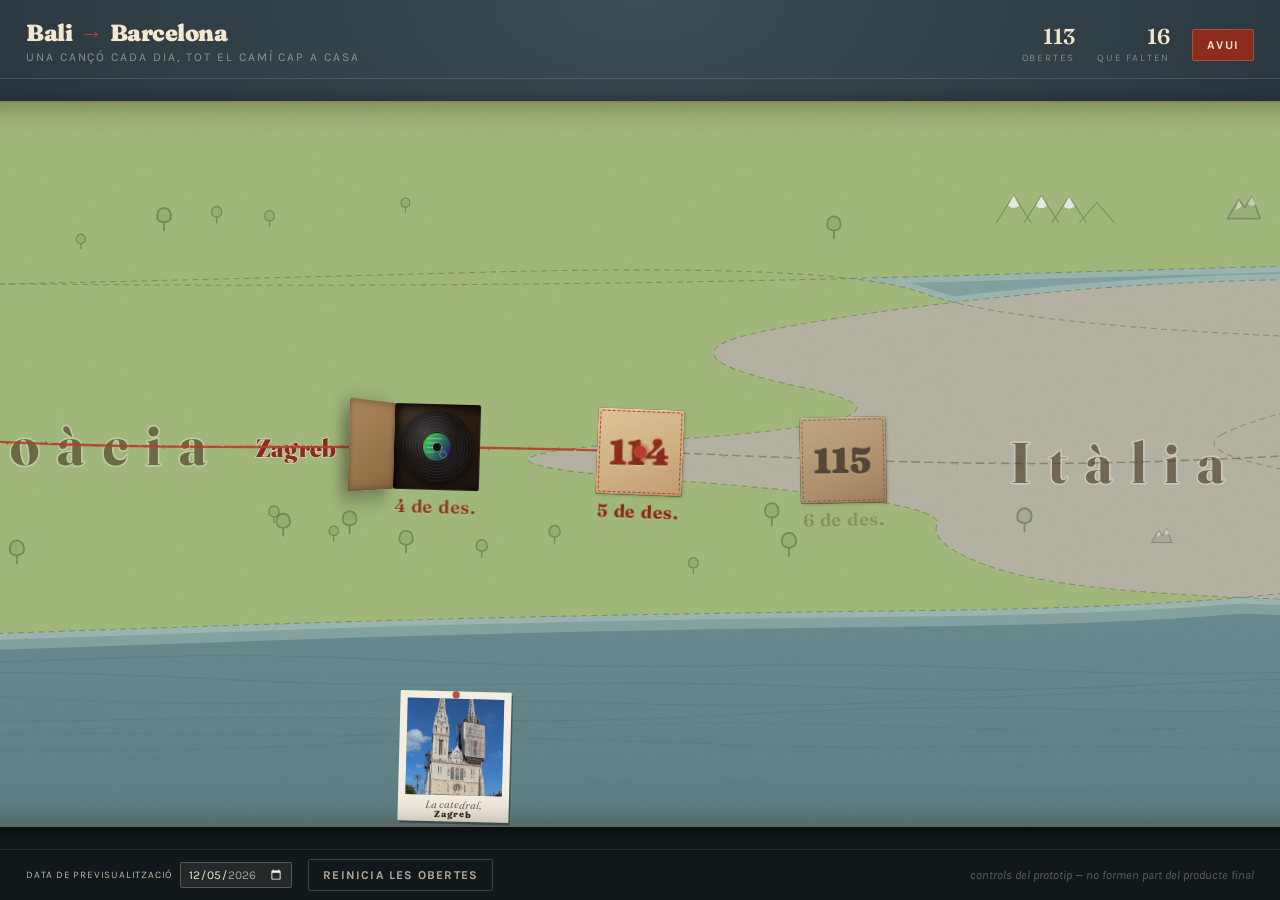
==== index.html @ d0f51a0e "Basic UI done." ====
<!DOCTYPE html>
<html lang="ca">
<head>
<meta charset="utf-8">
<meta name="viewport" content="width=device-width, initial-scale=1">
<meta name="robots" content="noindex, nofollow">
<title>Bali → Barcelona</title>
<link rel="preconnect" href="https://fonts.googleapis.com">
<link rel="preconnect" href="https://fonts.gstatic.com" crossorigin>
<link href="https://fonts.googleapis.com/css2?family=Fraunces:opsz,wght@9..144,400;9..144,600;9..144,900&family=Karla:wght@400;500;700&display=swap" rel="stylesheet">
<link rel="stylesheet" href="css/calendar.css?v=3">
</head>
<body>

<header class="masthead">
  <div class="masthead__title">
    <h1>Bali <span class="arrow">→</span> Barcelona</h1>
    <p class="masthead__sub">Una cançó cada dia, tot el camí cap a casa</p>
  </div>

  <div class="masthead__meta">
    <div class="stat">
      <span class="stat__num" id="statOpen">—</span>
      <span class="stat__label">obertes</span>
    </div>
    <div class="stat">
      <span class="stat__num" id="statLeft">—</span>
      <span class="stat__label">que falten</span>
    </div>
    <button class="btn" id="jumpToday">Avui</button>
  </div>
</header>

<div class="scroller" id="scroller">
  <div class="card" id="card">

    <svg class="mapart" id="mapArt" viewBox="0 0 62000 1600" preserveAspectRatio="none" aria-hidden="true"></svg>

    <svg class="route" id="routeSvg" viewBox="0 0 62000 1600" preserveAspectRatio="none" aria-hidden="true">
      <defs>
        <filter id="inkBleed" x="-20%" y="-20%" width="140%" height="140%">
          <feTurbulence type="fractalNoise" baseFrequency="0.04" numOctaves="3" seed="7" result="n"/>
          <feDisplacementMap in="SourceGraphic" in2="n" scale="9" xChannelSelector="R" yChannelSelector="G"/>
        </filter>
      </defs>
      <path id="routePath" class="route__ghost" fill="none" filter="url(#inkBleed)"/>
      <path id="routeWalked" class="route__walked" fill="none" filter="url(#inkBleed)"/>
    </svg>

    <div class="layer" id="doorLayer"></div>
    <div class="walker" id="walker" hidden><span class="walker__pin"></span></div>

  </div>
</div>

<div class="modal" id="modal" hidden>
  <div class="modal__scrim" id="modalScrim"></div>
  <div class="modal__panel" role="dialog" aria-modal="true" id="modalPanel">
    <button class="modal__close" id="modalClose" aria-label="Tanca">&times;</button>
    <div id="modalBody"></div>
  </div>
</div>

<div class="devbar">
  <label>Data de previsualització
    <input type="date" id="devDate" min="2026-08-14" max="2026-12-20">
  </label>
  <button class="btn btn--ghost" id="devReset">Reinicia les obertes</button>
  <span class="devbar__note">controls del prototip — no formen part del producte final</span>
</div>

<script src="js/songs.js?v=3"></script>
<script src="js/map.js?v=3"></script>
<script src="js/calendar.js?v=3"></script>
</body>
</html>
---- css/calendar.css ----
/* =========================================================
   Bali → Barcelona — cardboard advent calendar
   Prototype: plain HTML/CSS/JS. No build step.
   ========================================================= */

:root {
  /* kraft card */
  --kraft-1: #d9b98a;
  --kraft-2: #c8a172;
  --kraft-3: #b08a5d;
  --kraft-edge: #8d6942;
  --kraft-deep: #6a4a2b;

  /* the dark recess behind a door */
  --well: #2a1d13;
  --well-2: #14100c;

  /* printed inks */
  --ink: #2f3d46;
  --ink-soft: #6a7a83;
  --red: #b8402c;
  --red-deep: #8d2c1c;
  --cream: #f4e7ce;

  /* the printed map */
  --sea: #6f9296;
  --sea-2: #5e8085;
  --sea-line: #517277;
  --coast-halo: #a9c3bb;
  --map-ink: #4d3b26;
  --river: #6a929c;
  --snow: #f2f6f7;
  --photo-frame: #f7f2e6;
  --photo-paper: #b7ac95;

  /* biomes — printed flat, the way an old atlas does it */
  --b-jungle:    #8aa863;
  --b-wet:       #9cb56f;
  --b-dry:       #c9b782;
  --b-desert:    #ddc492;
  --b-alpine:    #b6b4a4;
  --b-steppe:    #c4bb8a;
  --b-temperate: #a3ba7c;
  --b-med:       #b6bf7c;

  --i-jungle:    #3f5a2f;
  --i-dry:       #7d6a3c;
  --i-desert:    #96784a;
  --i-alpine:    #5e5f5c;
  --i-temperate: #46603a;

  --door: clamp(48px, 7.2vh, 78px);

  --font-display: "Fraunces", "Hoefler Text", Georgia, serif;
  --font-body: "Karla", "Avenir Next", "Segoe UI", sans-serif;

  --grain: url("data:image/svg+xml,%3Csvg xmlns='http://www.w3.org/2000/svg' width='300' height='300'%3E%3Cfilter id='n'%3E%3CfeTurbulence type='fractalNoise' baseFrequency='0.85' numOctaves='4' stitchTiles='stitch'/%3E%3C/filter%3E%3Crect width='300' height='300' filter='url(%23n)' opacity='0.42'/%3E%3C/svg%3E");
}

* { box-sizing: border-box; }

html, body {
  margin: 0;
  height: 100%;
  overflow: hidden;
}

body {
  font-family: var(--font-body);
  color: var(--ink);
  background:
    radial-gradient(120% 90% at 50% 0%, #3c4c52 0%, #26333a 55%, #1a2429 100%);
  display: flex;
  flex-direction: column;
}

/* ---------------------------------------------------------
   Masthead
   --------------------------------------------------------- */

.masthead {
  flex: 0 0 auto;
  display: flex;
  align-items: flex-end;
  justify-content: space-between;
  gap: 24px;
  padding: 18px 26px 14px;
  color: var(--cream);
  border-bottom: 1px solid rgba(244, 231, 206, .14);
}

.masthead h1 {
  margin: 0;
  font-family: var(--font-display);
  font-weight: 900;
  font-size: clamp(20px, 2.6vh, 30px);
  letter-spacing: -0.02em;
  font-variation-settings: "SOFT" 60, "WONK" 1;
}

.masthead h1 .arrow {
  color: var(--red);
  padding: 0 .12em;
}

.masthead__sub {
  margin: 3px 0 0;
  font-size: 12px;
  letter-spacing: .16em;
  text-transform: uppercase;
  color: rgba(244, 231, 206, .5);
}

.masthead__meta {
  display: flex;
  align-items: center;
  gap: 22px;
}

.stat { text-align: right; line-height: 1; }

.stat__num {
  display: block;
  font-family: var(--font-display);
  font-weight: 600;
  font-size: clamp(18px, 2.4vh, 26px);
  color: var(--cream);
}

.stat__label {
  font-size: 10px;
  letter-spacing: .18em;
  text-transform: uppercase;
  color: rgba(244, 231, 206, .45);
}

.btn {
  font-family: var(--font-body);
  font-size: 12px;
  font-weight: 700;
  letter-spacing: .1em;
  text-transform: uppercase;
  color: var(--cream);
  background: var(--red-deep);
  border: 1px solid rgba(244, 231, 206, .2);
  border-radius: 2px;
  padding: 8px 14px;
  cursor: pointer;
  transition: background .2s, transform .12s;
}

.btn:hover { background: var(--red); }
.btn:active { transform: translateY(1px); }

.btn--ghost {
  background: transparent;
  color: rgba(244, 231, 206, .7);
}

.btn--ghost:hover { background: rgba(244, 231, 206, .12); }

/* ---------------------------------------------------------
   The card itself
   --------------------------------------------------------- */

.scroller {
  flex: 1 1 auto;
  overflow-x: auto;
  overflow-y: hidden;
  scroll-behavior: smooth;
  padding: 22px;
}

/* no scrollbar — the card is the only thing on screen */
.scroller {
  scrollbar-width: none;
  -ms-overflow-style: none;
}

.scroller::-webkit-scrollbar { width: 0; height: 0; display: none; }

/* mobile: the same ribbon, running down the screen instead of across */
body.is-vertical .scroller {
  overflow-x: hidden;
  overflow-y: auto;
  padding: 0;
}

body.is-vertical .card {
  height: auto;
  width: 100%;
  border-radius: 0;
}

/* the date sits under the door in both orientations */
body.is-vertical .door__date {
  font-size: calc(var(--door) * .24);
}

/* the header and controls need to grow too, not just the map */
body.is-vertical .masthead {
  padding: 12px 16px;
  gap: 10px;
  align-items: center;
}

body.is-vertical .masthead h1 { font-size: 16px; white-space: nowrap; }
body.is-vertical .masthead__sub { display: none; }

/* only the number that matters survives the narrow header */
body.is-vertical .stat:first-child { display: none; }

body.is-vertical .masthead__title {
  flex: 1 1 auto;
  min-width: 0;
  overflow: hidden;
}

body.is-vertical .masthead__meta { flex: 0 0 auto; }
body.is-vertical .masthead__meta { gap: 16px; }
body.is-vertical .stat__num { font-size: 21px; }
body.is-vertical .stat__label { font-size: 9px; }
body.is-vertical .btn { padding: 10px 16px; font-size: 13px; }

body.is-vertical .devbar {
  padding: 10px 18px;
  font-size: 13px;
  flex-wrap: wrap;
  gap: 12px;
}

body.is-vertical .devbar__note { display: none; }

body.is-vertical .modal__panel {
  width: min(94vw, 440px);
  padding: 28px 26px 32px;
}

body.is-vertical .modal__title { font-size: 27px; }
body.is-vertical .modal__artist { font-size: 15px; }
body.is-vertical .modal__place { font-size: 12px; }
body.is-vertical .modal__link { font-size: 15px; padding: 14px 24px; }
body.is-vertical .modal__stage { width: 268px; height: 232px; }
body.is-vertical .modal__sleeve { width: 232px; height: 232px; }
body.is-vertical .modal__sleeve--cd { width: 204px; }
body.is-vertical .modal__disc { width: 204px; height: 204px; top: 14px; }
body.is-vertical .modal__photo figcaption { font-size: 14px; }

/* the city view gets the full width to show the photo properly —
   it was pinned to a 250px box before, which is why it read as
   cropped/small; the frame should grow to fit the image instead */
body.is-vertical .modal--city { width: min(94vw, 460px); }
body.is-vertical .modal__photo-paper { width: 100%; min-height: 180px; }
body.is-vertical .modal__photo-paper img { max-height: 60vh; }

/* Portrait turns the map's long axis into its narrow one, so every
   label now has a phone's width to fit in rather than a screen's.
   The tiers keep their ratios; they just all come down together. */
body.is-vertical .map-country {
  font-size: 110px;
  letter-spacing: 26px;
  transform: translateX(13px);
}

body.is-vertical .map-region {
  font-size: 66px;
  letter-spacing: 18px;
  transform: translateX(9px);
}

body.is-vertical .map-sea {
  letter-spacing: 16px;
  transform: translateX(8px);
}

body.is-vertical .city__name { font-size: 74px; stroke-width: 7; }
body.is-vertical .city--town .city__name { font-size: 52px; stroke-width: 6; }

body.is-vertical .pin__cap { font-size: 34px; }
body.is-vertical .pin__cap--city { font-size: 28px; letter-spacing: 3px; }

body.is-vertical .compass__n { font-size: 56px; }

.card {
  position: relative;
  height: 100%;
  flex: 0 0 auto;
  overflow: hidden;

  background: linear-gradient(168deg, var(--kraft-1), var(--kraft-3));
  border-radius: 3px;
  box-shadow:
    0 26px 60px rgba(0, 0, 0, .55),
    0 4px 12px rgba(0, 0, 0, .35);
}

/* paper grain, printed over the map and the doors alike */
.card::before {
  content: "";
  position: absolute;
  inset: 0;
  z-index: 8;
  background-image: var(--grain);
  background-size: 300px 300px;
  mix-blend-mode: multiply;
  opacity: .3;
  pointer-events: none;
}

/* worn edge */
.card::after {
  content: "";
  position: absolute;
  inset: 0;
  z-index: 9;
  border: 1px solid rgba(109, 76, 43, .5);
  border-radius: inherit;
  box-shadow: 0 0 30px rgba(58, 40, 22, .5) inset;
  pointer-events: none;
}

.mapart,
.route,
.layer {
  position: absolute;
  inset: 0;
  width: 100%;
  height: 100%;
}

.mapart { z-index: 0; }
.layer { z-index: 2; }

/* The route sits over the map as a full-card SVG. Left interactive it
   hit-tests across its whole box and eats every click meant for a city
   or a photo underneath it. */
.route {
  z-index: 1;
  pointer-events: none;
}

/* ---------------------------------------------------------
   Map lettering & vignettes
   --------------------------------------------------------- */

.map-country,
.map-region,
.map-sea,
.city__name,
.compass__n,
.scalebar__t,
.pin__cap {
  font-family: var(--font-display);
  text-anchor: middle;
  paint-order: stroke;
}

/* Four tiers, biggest area to smallest point:

     1  COUNTRY          huge, wide, dominant
     2  REGION / ISLAND  half the size, lighter, still wide
     3  City             small but dark and heavy — reads first up close
     4  Town             smaller and lighter again

   Areas get size and tracking; points get weight and contrast. Each tier
   is clearly half the one above rather than a nudge, so the ranking is
   readable at any zoom.                                                */

/* Countries and regions are waypoints on the path now, so they sit over
   the route line — the halo keeps them legible where it runs through. */
.map-country {
  font-size: 268px;
  font-weight: 700;
  letter-spacing: 86px;
  transform: translateX(43px);    /* letter-spacing trails the last glyph */
  fill: var(--map-ink);
  opacity: .62;
  stroke: rgba(255, 252, 244, .5);
  stroke-width: 16;
}

.map-region {
  font-size: 132px;
  font-weight: 400;
  letter-spacing: 42px;
  transform: translateX(21px);
  fill: var(--map-ink);
  opacity: .58;
  stroke: rgba(255, 252, 244, .5);
  stroke-width: 10;
}

.map-sea {
  font-style: italic;
  font-weight: 400;
  letter-spacing: 26px;
  transform: translateX(13px);
  fill: #edf4f1;
  opacity: .46;
}

.compass { stroke: var(--map-ink); }
.compass__n { font-size: 84px; fill: var(--map-ink); opacity: .6; stroke: none; }

.scalebar { stroke: var(--map-ink); fill: var(--map-ink); }
.scalebar__t {
  font-size: 46px;
  letter-spacing: 8px;
  fill: var(--map-ink);
  opacity: .5;
  stroke: none;
}

.terrain { pointer-events: none; }

/* vegetation */
.veg {
  fill: none;
  stroke: var(--veg);
  stroke-width: 7;
  stroke-linecap: round;
  stroke-linejoin: round;
  opacity: .5;
}

.veg--tree path:last-child,
.veg--cypress path:last-child { fill: var(--veg); fill-opacity: .22; }

.veg--snowpeak { stroke-width: 6; }
.veg--snowpeak .rock { fill: var(--veg); fill-opacity: .18; }
.veg--snowpeak .snow { fill: var(--snow); stroke: none; opacity: .9; }

/* cities — ink drawings that fill in once you've walked past */
.city { cursor: pointer; }

.city__icon {
  transform: scale(1.35);
  fill: none;
  stroke: var(--map-ink);
  stroke-width: 7;
  stroke-linecap: round;
  stroke-linejoin: round;
  opacity: .4;
  transition: opacity .4s, stroke .4s;
}

/* the densest, darkest type on the map — cities are what you scan for */
.city__name {
  font-size: 118px;
  font-weight: 900;
  letter-spacing: 1px;
  fill: #3b2c1c;
  opacity: .82;
  stroke: rgba(255, 252, 244, .55);
  stroke-width: 8;
  transition: fill .4s, opacity .4s;
}

/* tier four: the smaller stops along the way */
.city--town .city__name {
  font-size: 82px;
  font-weight: 700;
  opacity: .62;
  stroke-width: 7;
}

.city--town .city__icon {
  transform: scale(.95);
  opacity: .3;
}

.city:hover .city__icon { opacity: .85; }
.city:hover .city__name { opacity: 1; }
.city--passed .city__icon { stroke: var(--red-deep); opacity: .95; }
.city--passed .city__name { fill: var(--red-deep); opacity: 1; }

/* landmark photos pinned to the card */
.pin { cursor: pointer; }
.pin__shadow { fill: rgba(0, 0, 0, .32); }
.pin__frame  { fill: var(--photo-frame); }
.pin__paper  { fill: var(--photo-paper); }

.pin__draw {
  fill: none;
  stroke: #6b6350;
  stroke-width: 7;
  stroke-linecap: round;
  stroke-linejoin: round;
  opacity: .55;
}

/* the caption echoes the map: landmark light and italic, city dark and bold */
.pin__cap {
  font-size: 50px;
  font-style: italic;
  font-weight: 400;
  fill: #7d715c;
}

.pin__cap--city {
  font-size: 42px;
  font-style: normal;
  font-weight: 900;
  letter-spacing: 4px;
  fill: #3b2c1c;
}

.pin__tack { fill: var(--red); opacity: .9; }

.pin {
  transition: transform .18s ease;
  transform-box: fill-box;
  transform-origin: center;
}

.pin:hover .pin__frame { fill: #fffdf6; }
.pin:hover .pin__tack { opacity: 1; }

.layer { pointer-events: none; }
.layer > * { pointer-events: auto; }

.route__ghost {
  stroke: rgba(70, 52, 34, .38);
  stroke-width: 7;
  stroke-linecap: round;
  stroke-dasharray: 34 26;
}

.route__walked {
  stroke: var(--red);
  stroke-width: 11;
  stroke-linecap: round;
  opacity: .85;
}

/* ---------------------------------------------------------
   Doors
   --------------------------------------------------------- */

.door {
  position: absolute;
  width: var(--door);
  height: var(--door);
  transform: translate(-50%, -50%) rotate(var(--tilt, 0deg));
  perspective: 900px;
}

/* the hole in the card, and what sits in it */
.door__well {
  position: absolute;
  inset: 0;
  border-radius: 2px;
  overflow: hidden;
  background:
    linear-gradient(135deg, rgba(255, 255, 255, .1) 0%, rgba(0, 0, 0, 0) 40%),
    radial-gradient(90% 90% at 42% 32%, #4a3524 0%, var(--well) 55%, var(--well-2) 100%);
  box-shadow:
    5px 4px 9px rgba(0, 0, 0, .8) inset,
    -1px -1px 0 rgba(255, 255, 255, .1) inset;
  display: grid;
  place-items: center;
}

/* the flap */
.door__flap {
  position: absolute;
  inset: 0;
  transform-origin: left center;
  transform-style: preserve-3d;
  transition: transform 1s cubic-bezier(.16, .84, .28, 1);
  will-change: transform;
}

.door__face {
  position: absolute;
  inset: 0;
  backface-visibility: hidden;
  border-radius: 2px;
  display: grid;
  place-items: center;
}

/* outside of the flap — printed cardboard */
.door__face--front {
  background:
    linear-gradient(155deg, var(--kraft-1) 0%, var(--kraft-2) 60%, var(--kraft-3) 100%);
  box-shadow:
    0 1px 0 rgba(255, 255, 255, .35) inset,
    0 -1px 0 rgba(0, 0, 0, .18) inset,
    1px 1px 3px rgba(0, 0, 0, .22);
}

.door__face--front::after {
  content: "";
  position: absolute;
  inset: 0;
  background-image: var(--grain);
  background-size: 300px 300px;
  mix-blend-mode: multiply;
  opacity: .4;
  border-radius: inherit;
}

/* die-cut perforation */
.door__perf {
  position: absolute;
  inset: 2px;
  border: 1px dashed rgba(106, 74, 43, .55);
  border-radius: 2px;
  pointer-events: none;
}

/* inside of the flap, seen once it swings open */
.door__face--back {
  transform: rotateY(180deg);
  background: linear-gradient(155deg, var(--kraft-3), var(--kraft-edge));
  box-shadow: 0 0 10px rgba(0, 0, 0, .4) inset;
}

.door__num {
  position: relative;
  font-family: var(--font-display);
  font-weight: 900;
  font-size: calc(var(--door) * .42);
  color: rgba(59, 44, 30, .78);
  font-variation-settings: "SOFT" 80, "WONK" 1;
  text-shadow: 0 1px 0 rgba(255, 255, 255, .3);
  transform: rotate(var(--numtilt, 0deg));
  z-index: 1;
}

/* date printed on the card beneath the door */
.door__date {
  position: absolute;
  top: calc(100% + 5px);
  left: 50%;
  transform: translateX(-50%);
  white-space: nowrap;
  font-family: var(--font-display);
  font-size: calc(var(--door) * .21);
  font-weight: 600;
  letter-spacing: .04em;
  color: rgba(63, 47, 30, .62);
  text-shadow: 0 1px 0 rgba(255, 255, 255, .22);
  pointer-events: none;
}

.door--open .door__date { color: var(--red-deep); opacity: .95; }
.door--today .door__date { color: var(--red-deep); font-weight: 700; }

/* --- states --- */

.door--locked { cursor: default; }
.door--locked .door__face--front { filter: saturate(.85) brightness(.94); }
.door--locked .door__date { opacity: .55; }

.door--refuse .door__flap { animation: refuse .4s ease; }

@keyframes refuse {
  0%, 100% { transform: translateX(0); }
  25%      { transform: translateX(-3px); }
  75%      { transform: translateX(3px); }
}

.door--today .door__face--front {
  background: linear-gradient(155deg, #e8cb9d 0%, var(--kraft-1) 55%, var(--kraft-2) 100%);
}

.door--today .door__num { color: var(--red-deep); }

.door--today .door__perf {
  border-color: var(--red);
  animation: breathe 2.6s ease-in-out infinite;
}

.door--today { cursor: pointer; z-index: 5; }
.door--today .door__flap { animation: nudge 4s ease-in-out infinite; }

@keyframes breathe {
  0%, 100% { opacity: .45; }
  50%      { opacity: 1; }
}

@keyframes nudge {
  0%, 88%, 100% { transform: rotateY(0deg); }
  93%           { transform: rotateY(-9deg); }
}

.door--open { z-index: 4; }

.door--open .door__flap {
  transform: rotateY(-116deg);
  animation: none;
  box-shadow: 12px 6px 20px rgba(0, 0, 0, .35);
}

.door--open:hover { z-index: 6; }

/* ---------------------------------------------------------
   Discs — vinyl on odd days, CD on even
   --------------------------------------------------------- */

.disc {
  position: relative;
  width: 84%;
  aspect-ratio: 1;
  border-radius: 50%;
  display: grid;
  place-items: center;
  cursor: pointer;
  animation: spin 7s linear infinite;
  animation-play-state: paused;
  transition: filter .25s;
}

.door--open .disc { animation-play-state: running; }
.disc:hover { filter: brightness(1.14); }

@keyframes spin { to { transform: rotate(360deg); } }

/* vinyl */
.disc--vinyl {
  background:
    repeating-radial-gradient(circle at 50% 50%,
      rgba(255, 255, 255, .055) 0 1px,
      rgba(0, 0, 0, 0) 1px 3px),
    radial-gradient(circle at 34% 30%,
      rgba(255, 255, 255, .16) 0%,
      rgba(255, 255, 255, 0) 42%),
    radial-gradient(circle at 50% 50%, #241f1d 0%, #0d0b0a 100%);
  box-shadow: 0 2px 8px rgba(0, 0, 0, .7);
}

.disc--vinyl .disc__art {
  width: 40%;
  border-radius: 50%;
}

/* cd */
.disc--cd {
  background:
    conic-gradient(from 210deg,
      rgba(255, 190, 120, .55),
      rgba(150, 220, 255, .5),
      rgba(210, 160, 255, .5),
      rgba(160, 255, 210, .45),
      rgba(255, 190, 120, .55)),
    radial-gradient(circle at 50% 50%, #d8dde2 0%, #9aa3ab 100%);
  box-shadow: 0 2px 8px rgba(0, 0, 0, .6);
}

.disc--cd .disc__art {
  width: 78%;
  border-radius: 50%;
  opacity: .92;
  mix-blend-mode: luminosity;
}

.disc__art {
  position: absolute;
  aspect-ratio: 1;
  background-size: cover;
  background-position: center;
  box-shadow: 0 0 0 1px rgba(0, 0, 0, .35);
}

/* spindle hole */
.disc::after {
  content: "";
  position: absolute;
  width: 11%;
  aspect-ratio: 1;
  border-radius: 50%;
  background: var(--well-2);
  box-shadow: 0 0 0 1px rgba(255, 255, 255, .18);
  z-index: 2;
}

.disc--cd::after {
  width: 15%;
  background: rgba(20, 16, 12, .92);
  box-shadow: 0 0 0 5px rgba(232, 238, 242, .5);
}

/* ---------------------------------------------------------
   The popup
   --------------------------------------------------------- */

.modal {
  position: fixed;
  inset: 0;
  z-index: 100;
  display: grid;
  place-items: center;
}

.modal[hidden] { display: none; }

.modal__scrim {
  position: absolute;
  inset: 0;
  background: rgba(14, 20, 23, .74);
  backdrop-filter: blur(3px);
  opacity: 0;
  transition: opacity .26s;
}

.modal--in .modal__scrim { opacity: 1; }

.modal__panel {
  position: relative;
  width: min(90vw, 400px);
  max-height: 92vh;
  overflow: auto;
  padding: 26px 30px 30px;
  text-align: center;
  color: var(--ink);
  border-radius: 4px;

  background:
    linear-gradient(168deg, #f6ecd6 0%, #ecdfc2 100%);
  box-shadow:
    0 30px 80px rgba(0, 0, 0, .6),
    0 0 0 1px rgba(109, 76, 43, .35);

  opacity: 0;
  transform: translateY(14px) scale(.97);
  transition: opacity .26s cubic-bezier(.2, .8, .2, 1),
              transform .26s cubic-bezier(.2, .8, .2, 1);
}

.modal--in .modal__panel { opacity: 1; transform: none; }

.modal__panel::before {
  content: "";
  position: absolute;
  inset: 0;
  background-image: var(--grain);
  background-size: 300px 300px;
  mix-blend-mode: multiply;
  opacity: .3;
  pointer-events: none;
  border-radius: inherit;
}

.modal__close {
  position: absolute;
  top: 8px;
  right: 12px;
  border: 0;
  background: none;
  font-size: 26px;
  line-height: 1;
  color: rgba(59, 44, 30, .45);
  cursor: pointer;
  padding: 4px 6px;
  z-index: 2;
}

.modal__close:hover { color: var(--red-deep); }

/* the close button is focused on open — don't flash a ring for that */
.modal__close:focus:not(:focus-visible) { outline: none; }

.modal__day {
  margin: 0 0 18px;
  font-size: 10px;
  letter-spacing: .24em;
  text-transform: uppercase;
  color: var(--red-deep);
}

.modal__day em {
  font-style: normal;
  color: rgba(59, 44, 30, .5);
}

.modal__day em::before {
  content: "·";
  padding: 0 .5em;
}

/* the record sliding out of its sleeve */
.modal__stage {
  position: relative;
  width: 230px;
  height: 200px;
  margin: 0 auto 20px;
}

.modal__sleeve {
  position: absolute;
  left: 0;
  top: 0;
  width: 200px;
  height: 200px;
  background-size: cover;
  background-position: center;
  border-radius: 2px;
  box-shadow:
    0 8px 22px rgba(0, 0, 0, .4),
    0 0 0 1px rgba(0, 0, 0, .22) inset;
  filter: saturate(.9) contrast(1.05);
}

.modal__sleeve--cd {
  width: 176px;
  height: 200px;
  border-radius: 2px 5px 5px 2px;
}

.modal__sleeve::after {
  content: "";
  position: absolute;
  inset: 0;
  background: linear-gradient(115deg,
    rgba(255, 255, 255, .3) 0%,
    rgba(255, 255, 255, 0) 38%);
  border-radius: inherit;
}

.modal__disc {
  position: absolute;
  right: 0;
  top: 12px;
  width: 176px;
  height: 176px;
  border-radius: 50%;
  display: grid;
  place-items: center;
  animation: spin 7s linear infinite;
}

.modal--in .modal__disc { animation-play-state: running; }

.modal__disc .disc__art {
  position: absolute;
  aspect-ratio: 1;
  background-size: cover;
  background-position: center;
  border-radius: 50%;
  box-shadow: 0 0 0 1px rgba(0, 0, 0, .35);
}

.modal__disc.disc--vinyl .disc__art { width: 40%; }
.modal__disc.disc--cd .disc__art { width: 78%; opacity: .92; mix-blend-mode: luminosity; }

.modal__disc::after {
  content: "";
  position: absolute;
  width: 11%;
  aspect-ratio: 1;
  border-radius: 50%;
  background: #14100c;
  box-shadow: 0 0 0 1px rgba(255, 255, 255, .18);
  z-index: 2;
}

.modal__disc.disc--cd::after {
  width: 15%;
  background: rgba(20, 16, 12, .92);
  box-shadow: 0 0 0 5px rgba(232, 238, 242, .5);
}

.modal__title {
  position: relative;
  margin: 0;
  font-family: var(--font-display);
  font-weight: 600;
  font-size: 24px;
  line-height: 1.15;
  letter-spacing: -.01em;
}

.modal__artist {
  position: relative;
  margin: 6px 0 0;
  font-size: 14px;
  color: rgba(59, 44, 30, .68);
}

.modal__place {
  position: relative;
  margin: 16px 0 22px;
  font-size: 11px;
  font-style: italic;
  letter-spacing: .04em;
  color: rgba(59, 44, 30, .5);
}

.modal__place::before,
.modal__place::after {
  content: "—";
  padding: 0 .5em;
  opacity: .5;
}

.modal__link {
  position: relative;
  display: inline-flex;
  align-items: center;
  gap: 9px;
  padding: 11px 20px;
  border-radius: 999px;
  background: #1c1c1e;
  color: #fff;
  font-size: 13px;
  font-weight: 500;
  text-decoration: none;
  transition: transform .14s, box-shadow .2s;
  box-shadow: 0 4px 14px rgba(0, 0, 0, .32);
}

.modal__link:hover { transform: translateY(-1px); box-shadow: 0 7px 20px rgba(0, 0, 0, .4); }
.modal__link[hidden] { display: none; }

.modal__link-mark {
  width: 17px;
  height: 17px;
  border-radius: 4px;
  background: linear-gradient(160deg, #fb5c74, #fa233b);
  position: relative;
}

.modal__link-mark::after {
  content: "";
  position: absolute;
  left: 5.5px;
  top: 3.5px;
  width: 5px;
  height: 7px;
  border-left: 1.6px solid #fff;
  border-radius: 1px;
  box-shadow: -1.6px 6px 0 -1.2px #fff;
}

.modal__pending {
  position: relative;
  margin: 0;
  font-size: 12px;
  font-style: italic;
  color: rgba(59, 44, 30, .45);
}

/* --- the city view --- */

/* the city view gets a wider panel — the photo is the point of it */
.modal--city { width: min(94vw, 580px); }

.modal__photo {
  position: relative;
  margin: 0 0 22px;
}

.modal__photo-paper {
  position: relative;
  width: 100%;
  min-height: 200px;
  margin: 0 auto;
  background: var(--photo-paper);
  box-shadow:
    0 10px 30px rgba(0, 0, 0, .4),
    0 0 0 12px var(--photo-frame),
    0 0 0 13px rgba(0, 0, 0, .12);
  overflow: hidden;
}

/* the ink drawing is the stand-in until a photo loads over it */
.modal__photo-draw {
  position: absolute;
  inset: 0;
  width: 100%;
  height: 100%;
  fill: none;
  stroke: #6b6350;
  stroke-width: 7;
  stroke-linecap: round;
  stroke-linejoin: round;
  opacity: .6;
}

/* once the photo is in, the frame shrinks to fit it — no letterboxing */
.modal__photo-paper.has-photo {
  min-height: 0;
  width: fit-content;
  max-width: 100%;
  background: transparent;
}

.modal__photo-paper.has-photo .modal__photo-draw { display: none; }

.modal__photo-paper img {
  display: block;
  width: auto;
  max-width: 100%;
  height: auto;
  max-height: min(52vh, 420px);
  margin: 0 auto;
}

.modal__photo figcaption {
  margin-top: 22px;
  font-family: var(--font-display);
  font-style: italic;
  font-size: 14px;
  color: rgba(59, 44, 30, .62);
}

/* ---------------------------------------------------------
   Walker marker
   --------------------------------------------------------- */

.walker {
  position: absolute;
  transform: translate(-50%, -50%);
  pointer-events: none;
  z-index: 3;
}

.walker__pin {
  display: block;
  width: 13px;
  height: 13px;
  border-radius: 50%;
  background: var(--red);
  box-shadow: 0 0 0 3px rgba(184, 64, 44, .28), 0 2px 5px rgba(0, 0, 0, .5);
  animation: ping 2.4s ease-out infinite;
}

@keyframes ping {
  0%   { box-shadow: 0 0 0 0 rgba(184, 64, 44, .5), 0 2px 5px rgba(0, 0, 0, .5); }
  70%  { box-shadow: 0 0 0 16px rgba(184, 64, 44, 0), 0 2px 5px rgba(0, 0, 0, .5); }
  100% { box-shadow: 0 0 0 0 rgba(184, 64, 44, 0), 0 2px 5px rgba(0, 0, 0, .5); }
}

/* ---------------------------------------------------------
   Prototype-only controls
   --------------------------------------------------------- */

.devbar {
  flex: 0 0 auto;
  display: flex;
  align-items: center;
  gap: 16px;
  padding: 9px 26px;
  background: rgba(0, 0, 0, .34);
  border-top: 1px solid rgba(244, 231, 206, .1);
  color: rgba(244, 231, 206, .75);
  font-size: 12px;
}

.devbar label {
  display: flex;
  align-items: center;
  gap: 8px;
  letter-spacing: .08em;
  text-transform: uppercase;
  font-size: 10px;
}

.devbar input {
  font-family: var(--font-body);
  font-size: 12px;
  padding: 4px 7px;
  border-radius: 2px;
  border: 1px solid rgba(244, 231, 206, .25);
  background: rgba(244, 231, 206, .08);
  color: var(--cream);
  color-scheme: dark;
}

.devbar__note {
  margin-left: auto;
  font-style: italic;
  color: rgba(244, 231, 206, .35);
}

/* ---------------------------------------------------------
   Motion preferences
   --------------------------------------------------------- */

@media (prefers-reduced-motion: reduce) {
  .disc { animation: none; }
  .door__flap { transition: none; animation: none; }
  .door--today .door__perf { animation: none; opacity: .9; }
  .walker__pin { animation: none; }
  .scroller { scroll-behavior: auto; }
}
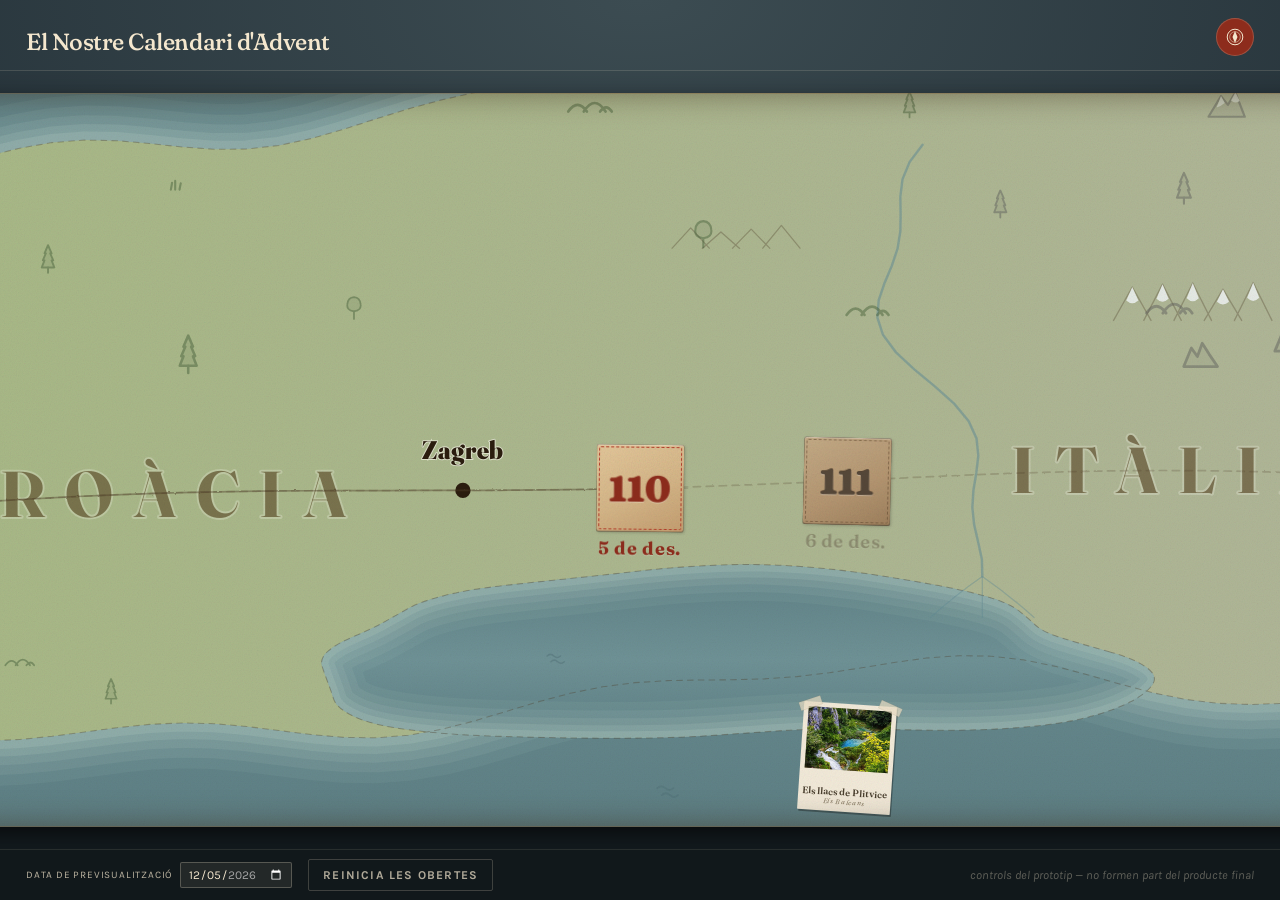
==== commit fac82ce5: "Add scene photos and map improvements Adds a scenes photo set and js/scenes.js data, updates map/cal" ====
--- a/index.html
+++ b/index.html
@@ -4,30 +4,27 @@
 <meta charset="utf-8">
 <meta name="viewport" content="width=device-width, initial-scale=1">
 <meta name="robots" content="noindex, nofollow">
-<title>Bali → Barcelona</title>
+<title>El Nostre Calendari d'Advent</title>
 <link rel="preconnect" href="https://fonts.googleapis.com">
 <link rel="preconnect" href="https://fonts.gstatic.com" crossorigin>
 <link href="https://fonts.googleapis.com/css2?family=Fraunces:opsz,wght@9..144,400;9..144,600;9..144,900&family=Karla:wght@400;500;700&display=swap" rel="stylesheet">
-<link rel="stylesheet" href="css/calendar.css?v=3">
+<link rel="stylesheet" href="css/calendar.css?v=5">
 </head>
 <body>
 
 <header class="masthead">
   <div class="masthead__title">
-    <h1>Bali <span class="arrow">→</span> Barcelona</h1>
-    <p class="masthead__sub">Una cançó cada dia, tot el camí cap a casa</p>
+    <h1>El Nostre Calendari d'Advent</h1>
   </div>
 
   <div class="masthead__meta">
-    <div class="stat">
-      <span class="stat__num" id="statOpen">—</span>
-      <span class="stat__label">obertes</span>
-    </div>
-    <div class="stat">
-      <span class="stat__num" id="statLeft">—</span>
-      <span class="stat__label">que falten</span>
-    </div>
-    <button class="btn" id="jumpToday">Avui</button>
+    <button class="btn btn--compass" id="jumpToday" aria-label="Avui" title="Avui">
+      <svg viewBox="0 0 32 32" aria-hidden="true">
+        <circle cx="16" cy="16" r="12.5"/>
+        <circle cx="16" cy="16" r="8.5" opacity=".5"/>
+        <path class="btn--compass__needle" d="M16 6.5 L20 16 L16 25.5 L12 16 Z"/>
+      </svg>
+    </button>
   </div>
 </header>
 
@@ -38,7 +35,11 @@
 
     <svg class="route" id="routeSvg" viewBox="0 0 62000 1600" preserveAspectRatio="none" aria-hidden="true">
       <defs>
-        <filter id="inkBleed" x="-20%" y="-20%" width="140%" height="140%">
+        <!-- filterUnits/region set in JS once the viewBox is known: a
+             percentage-of-bounding-box region (the default) blows up on
+             a path this long and thin, which Safari fails to rasterise
+             at all — see calendar.js. -->
+        <filter id="inkBleed" filterUnits="userSpaceOnUse">
           <feTurbulence type="fractalNoise" baseFrequency="0.04" numOctaves="3" seed="7" result="n"/>
           <feDisplacementMap in="SourceGraphic" in2="n" scale="9" xChannelSelector="R" yChannelSelector="G"/>
         </filter>
@@ -48,7 +49,6 @@
     </svg>
 
     <div class="layer" id="doorLayer"></div>
-    <div class="walker" id="walker" hidden><span class="walker__pin"></span></div>
 
   </div>
 </div>
@@ -63,14 +63,15 @@
 
 <div class="devbar">
   <label>Data de previsualització
-    <input type="date" id="devDate" min="2026-08-14" max="2026-12-20">
+    <input type="date" id="devDate" min="2026-08-18" max="2026-12-20">
   </label>
   <button class="btn btn--ghost" id="devReset">Reinicia les obertes</button>
   <span class="devbar__note">controls del prototip — no formen part del producte final</span>
 </div>
 
-<script src="js/songs.js?v=3"></script>
-<script src="js/map.js?v=3"></script>
-<script src="js/calendar.js?v=3"></script>
+<script src="js/songs.js?v=5"></script>
+<script src="js/scenes.js?v=5"></script>
+<script src="js/map.js?v=5"></script>
+<script src="js/calendar.js?v=5"></script>
 </body>
 </html>
--- a/css/calendar.css
+++ b/css/calendar.css
@@ -27,11 +27,18 @@
   --sea-2: #5e8085;
   --sea-line: #517277;
   --coast-halo: #a9c3bb;
+  --lake: #7ba2a6;
   --map-ink: #4d3b26;
-  --river: #6a929c;
+  --river: #5f8a95;
   --snow: #f2f6f7;
   --photo-frame: #f7f2e6;
   --photo-paper: #b7ac95;
+
+  /* map lettering — four tiers, three inks.
+     Areas are printed pale and wide; points are printed dark and tight. */
+  --label-area: #574222;      /* countries and regions */
+  --label-point: #2b1d0f;     /* cities and towns */
+  --label-halo: rgba(255, 252, 244, .62);
 
   /* biomes — printed flat, the way an old atlas does it */
   --b-jungle:    #8aa863;
@@ -92,7 +99,7 @@
 .masthead h1 {
   margin: 0;
   font-family: var(--font-display);
-  font-weight: 900;
+  font-weight: 500;
   font-size: clamp(20px, 2.6vh, 30px);
   letter-spacing: -0.02em;
   font-variation-settings: "SOFT" 60, "WONK" 1;
@@ -159,6 +166,29 @@
 
 .btn--ghost:hover { background: rgba(244, 231, 206, .12); }
 
+/* the "jump to today" button — a compass rose instead of a label */
+.btn--compass {
+  display: grid;
+  place-items: center;
+  width: 38px;
+  height: 38px;
+  padding: 0;
+  border-radius: 50%;
+}
+
+.btn--compass svg {
+  width: 20px;
+  height: 20px;
+  fill: none;
+  stroke: var(--cream);
+  stroke-width: 1.6;
+  stroke-linejoin: round;
+}
+
+.btn--compass__needle { fill: var(--cream); stroke: none; }
+
+body.is-vertical .btn--compass { width: 40px; height: 40px; }
+
 /* ---------------------------------------------------------
    The card itself
    --------------------------------------------------------- */
@@ -221,6 +251,7 @@
 body.is-vertical .stat__num { font-size: 21px; }
 body.is-vertical .stat__label { font-size: 9px; }
 body.is-vertical .btn { padding: 10px 16px; font-size: 13px; }
+body.is-vertical .btn--compass { padding: 0; }
 
 body.is-vertical .devbar {
   padding: 10px 18px;
@@ -257,14 +288,14 @@
    label now has a phone's width to fit in rather than a screen's.
    The tiers keep their ratios; they just all come down together. */
 body.is-vertical .map-country {
-  font-size: 110px;
-  letter-spacing: 26px;
-  transform: translateX(13px);
+  font-size: 118px;
+  letter-spacing: 28px;
+  transform: translateX(14px);
 }
 
 body.is-vertical .map-region {
-  font-size: 66px;
-  letter-spacing: 18px;
+  font-size: 62px;
+  letter-spacing: 17px;
   transform: translateX(9px);
 }
 
@@ -273,11 +304,18 @@
   transform: translateX(8px);
 }
 
-body.is-vertical .city__name { font-size: 74px; stroke-width: 7; }
-body.is-vertical .city--town .city__name { font-size: 52px; stroke-width: 6; }
+body.is-vertical .city__name { font-size: 76px; stroke-width: 7; }
+body.is-vertical .city--town .city__name { font-size: 54px; stroke-width: 6; }
+body.is-vertical .city__dot { stroke-width: 8; }
+body.is-vertical .city--town .city__dot { stroke-width: 6; }
+
+body.is-vertical .veg { stroke-width: 6; }
+body.is-vertical .sea-glyph { stroke-width: 5; }
 
 body.is-vertical .pin__cap { font-size: 34px; }
 body.is-vertical .pin__cap--city { font-size: 28px; letter-spacing: 3px; }
+body.is-vertical .pin--scene .pin__cap--scene { font-size: 32px; }
+body.is-vertical .pin--scene .pin__cap--where { font-size: 25px; }
 
 body.is-vertical .compass__n { font-size: 56px; }
 
@@ -346,6 +384,7 @@
 .map-country,
 .map-region,
 .map-sea,
+.map-isle,
 .city__name,
 .compass__n,
 .scalebar__t,
@@ -357,37 +396,42 @@
 
 /* Four tiers, biggest area to smallest point:
 
-     1  COUNTRY          huge, wide, dominant
-     2  REGION / ISLAND  half the size, lighter, still wide
-     3  City             small but dark and heavy — reads first up close
-     4  Town             smaller and lighter again
-
-   Areas get size and tracking; points get weight and contrast. Each tier
-   is clearly half the one above rather than a nudge, so the ranking is
-   readable at any zoom.                                                */
-
-/* Countries and regions are waypoints on the path now, so they sit over
-   the route line — the halo keeps them legible where it runs through. */
+     1  COUNTRY          huge, wide, pale — the ground you're walking on
+     2  REGION           half the size, lighter still, same treatment
+     3  City             a dot on the route, name lifted off it in the
+                         darkest ink on the card
+     4  Town             the same, two thirds the size
+
+   The split that matters isn't size, it's kind. Areas are *lettered
+   along* the route in capitals, spaced out, printed pale enough to sit
+   under everything else. Points are *marked on* it: a dot, then a
+   compact name in mixed case, dark, haloed. So the eye separates
+   "where I am" from "what I'm passing" before it reads a word — and
+   each tier is still half the one above, so the ranking survives any
+   zoom.                                                               */
+
+/* Countries and regions are waypoints on the path, so they sit over the
+   route line — the halo keeps them legible where it runs through. */
 .map-country {
-  font-size: 268px;
+  font-size: 300px;
   font-weight: 700;
-  letter-spacing: 86px;
-  transform: translateX(43px);    /* letter-spacing trails the last glyph */
-  fill: var(--map-ink);
-  opacity: .62;
-  stroke: rgba(255, 252, 244, .5);
-  stroke-width: 16;
+  letter-spacing: 96px;
+  transform: translateX(48px);    /* letter-spacing trails the last glyph */
+  fill: var(--label-area);
+  opacity: .58;
+  stroke: rgba(255, 252, 244, .42);
+  stroke-width: 18;
 }
 
 .map-region {
-  font-size: 132px;
+  font-size: 150px;
   font-weight: 400;
-  letter-spacing: 42px;
-  transform: translateX(21px);
-  fill: var(--map-ink);
-  opacity: .58;
-  stroke: rgba(255, 252, 244, .5);
-  stroke-width: 10;
+  letter-spacing: 46px;
+  transform: translateX(23px);
+  fill: var(--label-area);
+  opacity: .5;
+  stroke: rgba(255, 252, 244, .42);
+  stroke-width: 11;
 }
 
 .map-sea {
@@ -399,6 +443,20 @@
   opacity: .46;
 }
 
+/* the inland ones are surrounded by land, so they need a little more
+   contrast to hold against it than the open sea does */
+.map-sea--inland { opacity: .58; letter-spacing: 14px; transform: translateX(7px); }
+
+/* islands the route never lands on — named, but quietly */
+.map-isle {
+  font-style: italic;
+  font-weight: 400;
+  letter-spacing: 9px;
+  transform: translateX(5px);
+  fill: var(--label-area);
+  opacity: .5;
+}
+
 .compass { stroke: var(--map-ink); }
 .compass__n { font-size: 84px; fill: var(--map-ink); opacity: .6; stroke: none; }
 
@@ -411,71 +469,99 @@
   stroke: none;
 }
 
-.terrain { pointer-events: none; }
-
-/* vegetation */
+.terrain, .sealife { pointer-events: none; }
+
+/* Everything drawn on the ground: trees, dunes, peaks, villages. Each
+   one is a <use> of a glyph defined once, and takes its ink from the
+   biome it landed in via `color`. */
 .veg {
   fill: none;
-  stroke: var(--veg);
+  stroke: currentColor;
   stroke-width: 7;
   stroke-linecap: round;
   stroke-linejoin: round;
-  opacity: .5;
-}
-
-.veg--tree path:last-child,
-.veg--cypress path:last-child { fill: var(--veg); fill-opacity: .22; }
-
-.veg--snowpeak { stroke-width: 6; }
-.veg--snowpeak .rock { fill: var(--veg); fill-opacity: .18; }
-.veg--snowpeak .snow { fill: var(--snow); stroke: none; opacity: .9; }
-
-/* cities — ink drawings that fill in once you've walked past */
-.city { cursor: pointer; }
-
-.city__icon {
-  transform: scale(1.35);
+  opacity: .48;
+}
+
+/* what people put there rather than what grows there — drawn in the
+   map's own ink, a shade darker than the vegetation around it */
+.veg--built { opacity: .42; stroke-width: 6; }
+
+/* out on the water */
+.sea-glyph {
   fill: none;
-  stroke: var(--map-ink);
-  stroke-width: 7;
+  stroke: var(--sea-line);
+  stroke-width: 6;
   stroke-linecap: round;
   stroke-linejoin: round;
-  opacity: .4;
-  transition: opacity .4s, stroke .4s;
-}
-
-/* the densest, darkest type on the map — cities are what you scan for */
+  opacity: .5;
+  color: var(--sea-line);
+}
+
+/* A <use> only passes inherited properties into the glyph it stamps
+   out, so anything a glyph needs per-shape — a filled hull, a white
+   snowcap — is baked into the definition and picks `currentColor` up
+   from here. */
+.sea-glyph--ship,
+.sea-glyph--junk { color: var(--map-ink); stroke: var(--map-ink); opacity: .42; }
+.sea-glyph--wind { opacity: .3; fill: var(--sea-line); fill-opacity: .3; }
+.sea-glyph--whale,
+.sea-glyph--fish { fill: var(--sea-line); fill-opacity: .18; opacity: .42; }
+
+/* cities — a dot printed on the route, name lifted just off the line */
+.city { cursor: pointer; }
+
+.city__dot {
+  fill: var(--cream);
+  stroke: var(--label-point);
+  stroke-width: 11;
+  opacity: .8;
+  transition: stroke .4s, opacity .4s;
+}
+
+/* the densest, darkest type on the map — cities are what you scan for.
+   Still the most opaque tier, but not by such a wide margin over the
+   country/region names that those read as an afterthought — weight
+   and size already carry most of the hierarchy, opacity only needs to
+   finish the job. */
 .city__name {
   font-size: 118px;
   font-weight: 900;
-  letter-spacing: 1px;
-  fill: #3b2c1c;
-  opacity: .82;
-  stroke: rgba(255, 252, 244, .55);
-  stroke-width: 8;
+  letter-spacing: 2px;
+  fill: var(--label-point);
+  opacity: .74;
+  stroke: var(--label-halo);
+  stroke-width: 9;
   transition: fill .4s, opacity .4s;
 }
 
 /* tier four: the smaller stops along the way */
 .city--town .city__name {
-  font-size: 82px;
+  font-size: 78px;
   font-weight: 700;
-  opacity: .62;
+  opacity: .58;
   stroke-width: 7;
 }
 
-.city--town .city__icon {
-  transform: scale(.95);
-  opacity: .3;
-}
-
-.city:hover .city__icon { opacity: .85; }
+.city--town .city__dot { stroke-width: 8; opacity: .6; }
+
+.city:hover .city__dot { opacity: 1; }
 .city:hover .city__name { opacity: 1; }
-.city--passed .city__icon { stroke: var(--red-deep); opacity: .95; }
-.city--passed .city__name { fill: var(--red-deep); opacity: 1; }
+
+/* passed cities read as *filled in* rather than as a different colour —
+   red on the map is reserved for the route and for today's door, so a
+   city never competes with that for attention */
+.city--passed .city__dot { fill: var(--label-point); opacity: 1; }
+.city--passed .city__name { opacity: 1; }
 
 /* landmark photos pinned to the card */
 .pin { cursor: pointer; }
+
+/* today's own pin, held back until its door is opened — see render()
+   in calendar.js. `visibility` rather than `display`: the pin still
+   has to hold its place through declutter()'s measuring, or the spot
+   it's owed goes unreserved and whatever's next to it drifts in. */
+.pin--today { visibility: hidden; pointer-events: none; }
 .pin__shadow { fill: rgba(0, 0, 0, .32); }
 .pin__frame  { fill: var(--photo-frame); }
 .pin__paper  { fill: var(--photo-paper); }
@@ -502,13 +588,44 @@
   font-style: normal;
   font-weight: 900;
   letter-spacing: 4px;
-  fill: #3b2c1c;
+  fill: var(--label-point);
 }
 
 .pin__tack { fill: var(--red); opacity: .9; }
 
+/* the scenes: a smaller print, taped down instead of tacked, so the
+   country you pass through reads apart from the landmarks you stop at */
+.pin--scene .pin__frame { fill: #f2ead9; }
+.pin--scene .pin__cap--scene {
+  font-size: 44px;
+  font-style: normal;
+  font-weight: 600;
+  fill: #4a3f2e;
+}
+
+.pin--scene .pin__cap--where {
+  font-size: 32px;
+  font-style: italic;
+  font-weight: 400;
+  letter-spacing: 3px;
+  fill: #8a7d66;
+}
+
+.pin__tape {
+  fill: rgba(233, 222, 196, .72);
+  stroke: rgba(120, 100, 70, .22);
+  stroke-width: 2;
+}
+
+.pin--scene:hover .pin__frame { fill: #fffdf6; }
+
+/* No transition on transform here: declutter() moves pins by rewriting
+   this same attribute at load time, reading the result straight back
+   with getBoundingClientRect() to place the next one. A transition
+   would animate that write, so the read lands on the pre-move position
+   — every pin after the first would be dodging a ghost of where its
+   neighbour used to be, not where it actually ended up. */
 .pin {
-  transition: transform .18s ease;
   transform-box: fill-box;
   transform-origin: center;
 }
@@ -519,18 +636,22 @@
 .layer { pointer-events: none; }
 .layer > * { pointer-events: auto; }
 
+/* One line, one ink, the whole way — the only thing that tells the
+   road ahead from the road behind is whether it's dashed or solid, not
+   a change of colour. */
 .route__ghost {
-  stroke: rgba(70, 52, 34, .38);
-  stroke-width: 7;
+  stroke: var(--map-ink);
+  stroke-width: 8;
   stroke-linecap: round;
   stroke-dasharray: 34 26;
+  opacity: .22;
 }
 
 .route__walked {
-  stroke: var(--red);
-  stroke-width: 11;
+  stroke: var(--map-ink);
+  stroke-width: 8;
   stroke-linecap: round;
-  opacity: .85;
+  opacity: .4;
 }
 
 /* ---------------------------------------------------------
@@ -1107,33 +1228,6 @@
 }
 
 /* ---------------------------------------------------------
-   Walker marker
-   --------------------------------------------------------- */
-
-.walker {
-  position: absolute;
-  transform: translate(-50%, -50%);
-  pointer-events: none;
-  z-index: 3;
-}
-
-.walker__pin {
-  display: block;
-  width: 13px;
-  height: 13px;
-  border-radius: 50%;
-  background: var(--red);
-  box-shadow: 0 0 0 3px rgba(184, 64, 44, .28), 0 2px 5px rgba(0, 0, 0, .5);
-  animation: ping 2.4s ease-out infinite;
-}
-
-@keyframes ping {
-  0%   { box-shadow: 0 0 0 0 rgba(184, 64, 44, .5), 0 2px 5px rgba(0, 0, 0, .5); }
-  70%  { box-shadow: 0 0 0 16px rgba(184, 64, 44, 0), 0 2px 5px rgba(0, 0, 0, .5); }
-  100% { box-shadow: 0 0 0 0 rgba(184, 64, 44, 0), 0 2px 5px rgba(0, 0, 0, .5); }
-}
-
-/* ---------------------------------------------------------
    Prototype-only controls
    --------------------------------------------------------- */
 
@@ -1183,6 +1277,5 @@
   .disc { animation: none; }
   .door__flap { transition: none; animation: none; }
   .door--today .door__perf { animation: none; opacity: .9; }
-  .walker__pin { animation: none; }
   .scroller { scroll-behavior: auto; }
 }
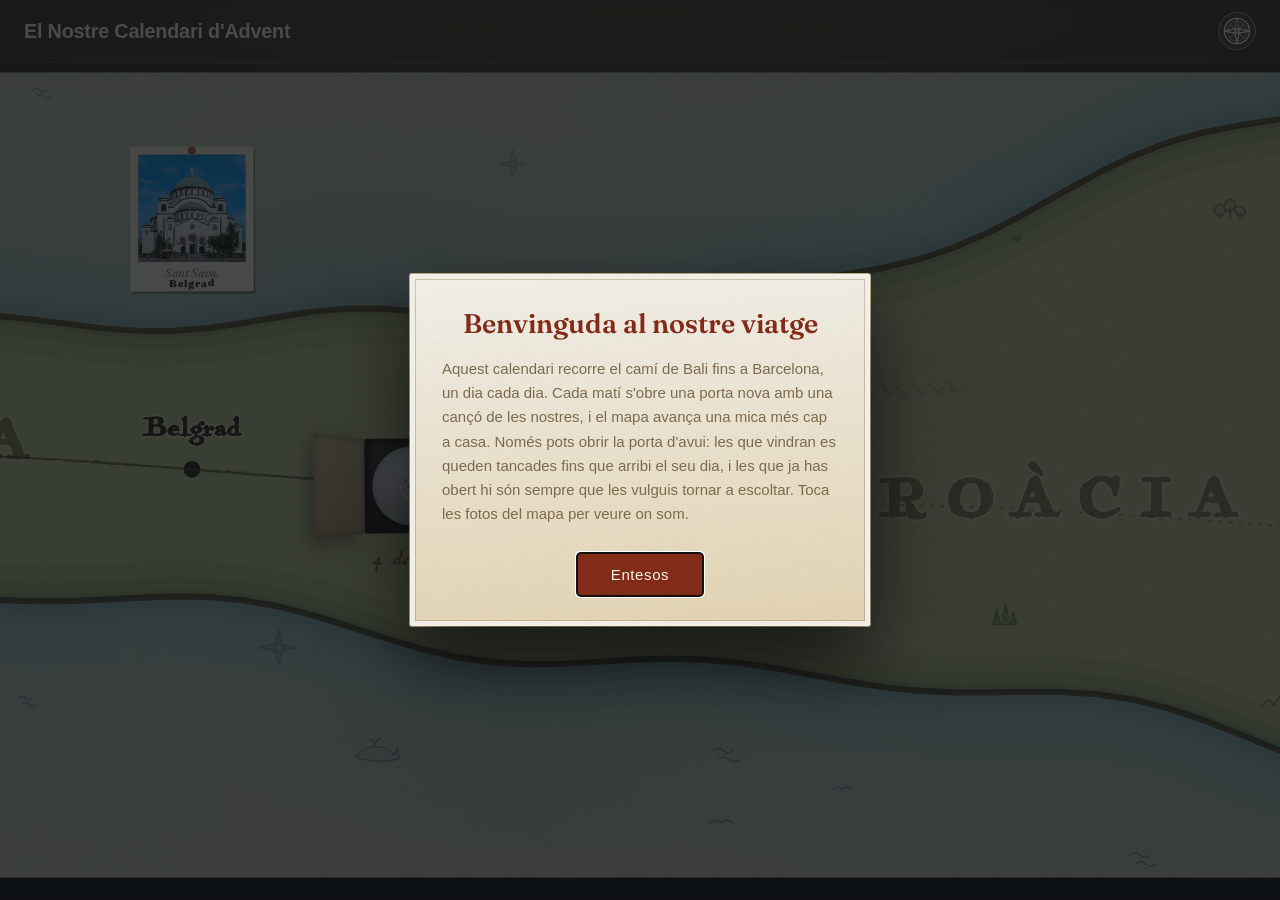
==== commit f93acae3: "Ready the calendar for release Start the run on 31 Aug 2026 (112 doors through 20 Dec) and regenerat" ====
--- a/index.html
+++ b/index.html
@@ -8,7 +8,7 @@
 <link rel="preconnect" href="https://fonts.googleapis.com">
 <link rel="preconnect" href="https://fonts.gstatic.com" crossorigin>
 <link href="https://fonts.googleapis.com/css2?family=Fraunces:opsz,wght@9..144,400;9..144,600;9..144,900&family=Karla:wght@400;500;700&display=swap" rel="stylesheet">
-<link rel="stylesheet" href="css/calendar.css?v=5">
+<link rel="stylesheet" href="css/calendar.css?v=28">
 </head>
 <body>
 
@@ -20,9 +20,12 @@
   <div class="masthead__meta">
     <button class="btn btn--compass" id="jumpToday" aria-label="Avui" title="Avui">
       <svg viewBox="0 0 32 32" aria-hidden="true">
-        <circle cx="16" cy="16" r="12.5"/>
-        <circle cx="16" cy="16" r="8.5" opacity=".5"/>
-        <path class="btn--compass__needle" d="M16 6.5 L20 16 L16 25.5 L12 16 Z"/>
+        <circle cx="16" cy="16" r="13.5"/>
+        <circle cx="16" cy="16" r="10.5" opacity=".4"/>
+        <path d="M16 16 L23 9 M16 16 L23 23 M16 16 L9 23 M16 16 L9 9" opacity=".55"/>
+        <path d="M16 2.5 L18.2 13.8 L29.5 16 L18.2 18.2 L16 29.5 L13.8 18.2 L2.5 16 L13.8 13.8 Z"/>
+        <path class="btn--compass__needle" d="M16 2.5 L18.2 14 L16 16 L13.8 14 Z"/>
+        <circle cx="16" cy="16" r="2.3"/>
       </svg>
     </button>
   </div>
@@ -61,17 +64,26 @@
   </div>
 </div>
 
-<div class="devbar">
-  <label>Data de previsualització
-    <input type="date" id="devDate" min="2026-08-18" max="2026-12-20">
-  </label>
-  <button class="btn btn--ghost" id="devReset">Reinicia les obertes</button>
-  <span class="devbar__note">controls del prototip — no formen part del producte final</span>
+<div class="intro" id="intro" hidden>
+  <div class="intro__scrim"></div>
+  <div class="intro__panel" role="dialog" aria-modal="true"
+       aria-labelledby="introTitle">
+    <h2 class="intro__title" id="introTitle">Benvinguda al nostre viatge</h2>
+    <p class="intro__text">
+      Aquest calendari recorre el camí de Bali fins a Barcelona, un dia
+      cada dia. Cada matí s'obre una porta nova amb una cançó de les
+      nostres, i el mapa avança una mica més cap a casa. Només pots obrir
+      la porta d'avui: les que vindran es queden tancades fins que arribi
+      el seu dia, i les que ja has obert hi són sempre que les vulguis
+      tornar a escoltar. Toca les fotos del mapa per veure on som.
+    </p>
+    <button class="btn intro__ok" id="introOk">Entesos</button>
+  </div>
 </div>
 
-<script src="js/songs.js?v=5"></script>
-<script src="js/scenes.js?v=5"></script>
-<script src="js/map.js?v=5"></script>
-<script src="js/calendar.js?v=5"></script>
+<script src="js/songs.js?v=28"></script>
+<script src="js/scenes.js?v=28"></script>
+<script src="js/map.js?v=28"></script>
+<script src="js/calendar.js?v=28"></script>
 </body>
 </html>
--- a/css/calendar.css
+++ b/css/calendar.css
@@ -3,68 +3,113 @@
    Prototype: plain HTML/CSS/JS. No build step.
    ========================================================= */
 
+/* Terra Ignota — the lettering for open water and inland seas.
+   Ships a single Regular weight, no true italic. */
+@font-face {
+  font-family: "Terra Ignota";
+  src: url("../fonts/terra-ignota.ttf") format("truetype");
+  font-weight: 400;
+  font-style: normal;
+  font-display: swap;
+}
+
+/* Antiquarian — the place names: countries, regions, cities and towns.
+   Single Regular weight. */
+@font-face {
+  font-family: "Antiquarian";
+  src: url("../fonts/antiquarian.otf") format("opentype");
+  font-weight: 400;
+  font-style: normal;
+  font-display: swap;
+}
+
 :root {
-  /* kraft card */
-  --kraft-1: #d9b98a;
-  --kraft-2: #c8a172;
-  --kraft-3: #b08a5d;
-  --kraft-edge: #8d6942;
-  --kraft-deep: #6a4a2b;
+  /* aged parchment — the sheet everything is drawn on */
+  --kraft-1: #eaddb9;
+  --kraft-2: #ddcb9f;
+  --kraft-3: #cdb886;
+  --kraft-edge: #a98e5c;
+  --kraft-deep: #7c6135;
 
   /* the dark recess behind a door */
   --well: #2a1d13;
   --well-2: #14100c;
 
   /* printed inks */
-  --ink: #2f3d46;
-  --ink-soft: #6a7a83;
-  --red: #b8402c;
-  --red-deep: #8d2c1c;
+  --ink: #46351f;
+  --ink-soft: #7d6a4d;
+  --red: #a8402a;
+  --red-deep: #822b18;
   --cream: #f4e7ce;
 
-  /* the printed map */
-  --sea: #6f9296;
-  --sea-2: #5e8085;
-  --sea-line: #517277;
-  --coast-halo: #a9c3bb;
-  --lake: #7ba2a6;
-  --map-ink: #4d3b26;
-  --river: #5f8a95;
-  --snow: #f2f6f7;
-  --photo-frame: #f7f2e6;
-  --photo-paper: #b7ac95;
+  /* the drawn map — watercolour washes over brown ink.
+     The sea is glazed in four tones, palest out in open water and
+     deepest where the paint has run up against a coast. */
+  --sea-far: #b5cfd8;
+  --sea: #8fbac6;
+  --sea-2: #6fa3b3;
+  --sea-deep: #4f8496;
+  --sea-line: #3d6672;
+  --lake: #82aebb;
+  --shore-wash: #6c7a3c;      /* the tint brushed in along every coast */
+  --map-ink: #45321c;
+  --river: #6a95a0;
+  --snow: #f4f3ea;
+  --photo-frame: #f6efdd;
+  --photo-paper: #b9ad93;
 
   /* map lettering — four tiers, three inks.
      Areas are printed pale and wide; points are printed dark and tight. */
-  --label-area: #574222;      /* countries and regions */
-  --label-point: #2b1d0f;     /* cities and towns */
-  --label-halo: rgba(255, 252, 244, .62);
-
-  /* biomes — printed flat, the way an old atlas does it */
-  --b-jungle:    #8aa863;
-  --b-wet:       #9cb56f;
-  --b-dry:       #c9b782;
-  --b-desert:    #ddc492;
-  --b-alpine:    #b6b4a4;
-  --b-steppe:    #c4bb8a;
-  --b-temperate: #a3ba7c;
-  --b-med:       #b6bf7c;
-
-  --i-jungle:    #3f5a2f;
-  --i-dry:       #7d6a3c;
-  --i-desert:    #96784a;
-  --i-alpine:    #5e5f5c;
-  --i-temperate: #46603a;
+  --label-area: #57401d;      /* countries and regions */
+  --label-point: #2c1d0b;     /* cities and towns */
+  --label-halo: rgba(250, 242, 222, .58);
+
+  /* biomes — thin washes, the way a hand-tinted map lays them down */
+  --b-jungle:    #a9b578;
+  --b-wet:       #b4be82;
+  --b-dry:       #d5c592;
+  --b-desert:    #e2cf9d;
+  --b-alpine:    #c5bda6;
+  --b-steppe:    #d0c391;
+  --b-temperate: #bcc489;
+  --b-med:       #c8ca8b;
+
+  --i-jungle:    #4b5a2c;
+  --i-dry:       #7a6435;
+  --i-desert:    #8f7040;
+  --i-alpine:    #5c5a4b;
+  --i-temperate: #4e5f31;
 
   --door: clamp(48px, 7.2vh, 78px);
 
   --font-display: "Fraunces", "Hoefler Text", Georgia, serif;
   --font-body: "Karla", "Avenir Next", "Segoe UI", sans-serif;
+  /* hand-lettered map annotation — sea names and the dates under the doors */
+  --font-map-hand: "Terra Ignota", "Fraunces", "Hoefler Text", Georgia, serif;
+  /* engraved place names — countries, regions, cities, towns */
+  --font-map-place: "Antiquarian", "Fraunces", "Hoefler Text", Georgia, serif;
+  /* everything that isn't the map: header, buttons, popup text. A plain
+     system UI stack — the decorative faces belong on the chart, not here. */
+  --font-ui: -apple-system, BlinkMacSystemFont, "Segoe UI", Roboto,
+             "Helvetica Neue", Arial, sans-serif;
+  --font-chrome: var(--font-ui);
+  --font-stamp: var(--font-ui);
+
+  /* header / chrome colours — plain, not a warm printed plate */
+  --paper: #f4f2ec;
+  --paper-edge: #cbb384;
+  --chrome-ink: #ecebe6;          /* near-white text on the dark ground */
+  --chrome-ink-dim: #9b9992;
+  --chrome-line: rgba(255, 255, 255, .14);
 
   --grain: url("data:image/svg+xml,%3Csvg xmlns='http://www.w3.org/2000/svg' width='300' height='300'%3E%3Cfilter id='n'%3E%3CfeTurbulence type='fractalNoise' baseFrequency='0.85' numOctaves='4' stitchTiles='stitch'/%3E%3C/filter%3E%3Crect width='300' height='300' filter='url(%23n)' opacity='0.42'/%3E%3C/svg%3E");
 }
 
 * { box-sizing: border-box; }
+
+:root {
+  --masthead-h: 56px;
+}
 
 html, body {
   margin: 0;
@@ -72,11 +117,12 @@
   overflow: hidden;
 }
 
+/* the desk the chart is unrolled on */
 body {
   font-family: var(--font-body);
   color: var(--ink);
   background:
-    radial-gradient(120% 90% at 50% 0%, #3c4c52 0%, #26333a 55%, #1a2429 100%);
+    radial-gradient(120% 90% at 50% 0%, #4a3a28 0%, #2e241a 55%, #1d1610 100%);
   display: flex;
   flex-direction: column;
 }
@@ -86,36 +132,46 @@
    --------------------------------------------------------- */
 
 .masthead {
-  flex: 0 0 auto;
+  position: fixed;
+  top: 0;
+  left: 0;
+  right: 0;
+  z-index: 30;
   display: flex;
-  align-items: flex-end;
+  align-items: center;
   justify-content: space-between;
   gap: 24px;
-  padding: 18px 26px 14px;
-  color: var(--cream);
-  border-bottom: 1px solid rgba(244, 231, 206, .14);
+  padding: 12px 24px;
+  color: var(--chrome-ink);
+  /* frosted glass over the map scrolling beneath */
+  background: rgba(78, 70, 58, .2);
+  backdrop-filter: blur(20px) saturate(1.4);
+  -webkit-backdrop-filter: blur(20px) saturate(1.4);
+  border-bottom: 1px solid var(--chrome-line);
 }
 
 .masthead h1 {
+  position: relative;
   margin: 0;
-  font-family: var(--font-display);
-  font-weight: 500;
-  font-size: clamp(20px, 2.6vh, 30px);
-  letter-spacing: -0.02em;
-  font-variation-settings: "SOFT" 60, "WONK" 1;
+  font-family: var(--font-ui);
+  font-weight: 600;
+  font-size: clamp(16px, 2.2vh, 21px);
+  letter-spacing: -.01em;
+  color: var(--chrome-ink);
 }
 
 .masthead h1 .arrow {
-  color: var(--red);
-  padding: 0 .12em;
+  color: var(--chrome-ink-dim);
+  padding: 0 .18em;
+  font-weight: 400;
 }
 
 .masthead__sub {
-  margin: 3px 0 0;
+  margin: 2px 0 0;
+  font-family: var(--font-ui);
   font-size: 12px;
-  letter-spacing: .16em;
-  text-transform: uppercase;
-  color: rgba(244, 231, 206, .5);
+  letter-spacing: .01em;
+  color: var(--chrome-ink-dim);
 }
 
 .masthead__meta {
@@ -128,45 +184,47 @@
 
 .stat__num {
   display: block;
-  font-family: var(--font-display);
+  font-family: var(--font-ui);
   font-weight: 600;
-  font-size: clamp(18px, 2.4vh, 26px);
-  color: var(--cream);
+  font-size: clamp(17px, 2.2vh, 22px);
+  color: var(--chrome-ink);
 }
 
 .stat__label {
   font-size: 10px;
-  letter-spacing: .18em;
+  letter-spacing: .08em;
   text-transform: uppercase;
-  color: rgba(244, 231, 206, .45);
+  color: var(--chrome-ink-dim);
 }
 
 .btn {
-  font-family: var(--font-body);
-  font-size: 12px;
-  font-weight: 700;
-  letter-spacing: .1em;
-  text-transform: uppercase;
-  color: var(--cream);
-  background: var(--red-deep);
-  border: 1px solid rgba(244, 231, 206, .2);
-  border-radius: 2px;
-  padding: 8px 14px;
+  font-family: var(--font-ui);
+  font-size: 13px;
+  font-weight: 500;
+  letter-spacing: 0;
+  color: var(--chrome-ink);
+  background: rgba(255, 255, 255, .06);
+  border: 1px solid var(--chrome-line);
+  border-radius: 7px;
+  padding: 7px 14px;
   cursor: pointer;
-  transition: background .2s, transform .12s;
-}
-
-.btn:hover { background: var(--red); }
-.btn:active { transform: translateY(1px); }
+  transition: background .16s, border-color .16s;
+}
+
+.btn:hover {
+  background: rgba(255, 255, 255, .12);
+  border-color: rgba(255, 255, 255, .28);
+}
+.btn:active { background: rgba(255, 255, 255, .08); }
 
 .btn--ghost {
   background: transparent;
-  color: rgba(244, 231, 206, .7);
-}
-
-.btn--ghost:hover { background: rgba(244, 231, 206, .12); }
-
-/* the "jump to today" button — a compass rose instead of a label */
+  border-color: transparent;
+  color: var(--chrome-ink-dim);
+}
+.btn--ghost:hover { background: rgba(255, 255, 255, .08); color: var(--chrome-ink); }
+
+/* the "jump to today" button — a compass rose stamped on the plate */
 .btn--compass {
   display: grid;
   place-items: center;
@@ -174,20 +232,23 @@
   height: 38px;
   padding: 0;
   border-radius: 50%;
-}
+  border-color: var(--chrome-ink-dim);
+}
+.btn--compass:hover { background: rgba(240, 228, 198, .1); }
 
 .btn--compass svg {
-  width: 20px;
-  height: 20px;
+  width: 30px;
+  height: 30px;
   fill: none;
-  stroke: var(--cream);
-  stroke-width: 1.6;
+  stroke: var(--chrome-ink);
+  stroke-width: 1.4;
   stroke-linejoin: round;
 }
 
-.btn--compass__needle { fill: var(--cream); stroke: none; }
+.btn--compass__needle { fill: var(--red); stroke: none; }
 
 body.is-vertical .btn--compass { width: 40px; height: 40px; }
+body.is-vertical .btn--compass svg { width: 32px; height: 32px; }
 
 /* ---------------------------------------------------------
    The card itself
@@ -198,7 +259,7 @@
   overflow-x: auto;
   overflow-y: hidden;
   scroll-behavior: smooth;
-  padding: 22px;
+  padding: calc(var(--masthead-h) + 16px) 22px 22px;
 }
 
 /* no scrollbar — the card is the only thing on screen */
@@ -213,7 +274,7 @@
 body.is-vertical .scroller {
   overflow-x: hidden;
   overflow-y: auto;
-  padding: 0;
+  padding: var(--masthead-h) 0 0;
 }
 
 body.is-vertical .card {
@@ -222,9 +283,16 @@
   border-radius: 0;
 }
 
+/* the sheet runs the other way on a phone, so the foxing has to tile
+   down it rather than along it */
+body.is-vertical .card {
+  background-size: 100% 760px, 100% 1130px, 100% 1670px, 100% 2290px, 100% 100%;
+  background-repeat: repeat-y;
+}
+
 /* the date sits under the door in both orientations */
 body.is-vertical .door__date {
-  font-size: calc(var(--door) * .24);
+  font-size: calc(var(--door) * .30);
 }
 
 /* the header and controls need to grow too, not just the map */
@@ -253,15 +321,6 @@
 body.is-vertical .btn { padding: 10px 16px; font-size: 13px; }
 body.is-vertical .btn--compass { padding: 0; }
 
-body.is-vertical .devbar {
-  padding: 10px 18px;
-  font-size: 13px;
-  flex-wrap: wrap;
-  gap: 12px;
-}
-
-body.is-vertical .devbar__note { display: none; }
-
 body.is-vertical .modal__panel {
   width: min(94vw, 440px);
   padding: 28px 26px 32px;
@@ -269,7 +328,6 @@
 
 body.is-vertical .modal__title { font-size: 27px; }
 body.is-vertical .modal__artist { font-size: 15px; }
-body.is-vertical .modal__place { font-size: 12px; }
 body.is-vertical .modal__link { font-size: 15px; padding: 14px 24px; }
 body.is-vertical .modal__stage { width: 268px; height: 232px; }
 body.is-vertical .modal__sleeve { width: 232px; height: 232px; }
@@ -304,13 +362,13 @@
   transform: translateX(8px);
 }
 
-body.is-vertical .city__name { font-size: 76px; stroke-width: 7; }
-body.is-vertical .city--town .city__name { font-size: 54px; stroke-width: 6; }
+body.is-vertical .city__name { font-size: 92px; stroke-width: 8; }
+body.is-vertical .city--town .city__name { font-size: 66px; stroke-width: 7; }
 body.is-vertical .city__dot { stroke-width: 8; }
 body.is-vertical .city--town .city__dot { stroke-width: 6; }
 
-body.is-vertical .veg { stroke-width: 6; }
-body.is-vertical .sea-glyph { stroke-width: 5; }
+body.is-vertical .veg { stroke-width: 3.6; }
+body.is-vertical .sea-glyph { stroke-width: 3.2; }
 
 body.is-vertical .pin__cap { font-size: 34px; }
 body.is-vertical .pin__cap--city { font-size: 28px; letter-spacing: 3px; }
@@ -319,13 +377,28 @@
 
 body.is-vertical .compass__n { font-size: 56px; }
 
+/* The sheet: an old chart, foxed and sun-bleached in patches. The
+   stains are a handful of soft radial blooms laid over the base tint —
+   irregular enough that no two stretches of the card look alike as you
+   scroll along it. */
 .card {
   position: relative;
   height: 100%;
   flex: 0 0 auto;
   overflow: hidden;
 
-  background: linear-gradient(168deg, var(--kraft-1), var(--kraft-3));
+  /* Each stain layer repeats on its own period, so they beat against
+     one another instead of marching in step — the card is thousands of
+     pixels long and a single blot stretched over all of it reads as no
+     blot at all. */
+  background:
+    radial-gradient(50% 62% at 30% 18%, rgba(146, 103, 48, .17), transparent 72%),
+    radial-gradient(44% 54% at 62% 86%, rgba(124, 86, 38, .16), transparent 74%),
+    radial-gradient(56% 70% at 18% 74%, rgba(158, 118, 60, .13), transparent 70%),
+    radial-gradient(40% 50% at 80% 34%, rgba(118, 82, 36, .15), transparent 74%),
+    linear-gradient(168deg, var(--kraft-1), var(--kraft-2) 55%, var(--kraft-3));
+  background-size: 760px 100%, 1130px 100%, 1670px 100%, 2290px 100%, 100% 100%;
+  background-repeat: repeat-x;
   border-radius: 3px;
   box-shadow:
     0 26px 60px rgba(0, 0, 0, .55),
@@ -341,19 +414,20 @@
   background-image: var(--grain);
   background-size: 300px 300px;
   mix-blend-mode: multiply;
-  opacity: .3;
+  opacity: .26;
   pointer-events: none;
 }
 
-/* worn edge */
+/* the sheet's edges: scorched and thumbed darker than the middle, the
+   way a chart that's been rolled and unrolled for years goes */
 .card::after {
   content: "";
   position: absolute;
   inset: 0;
   z-index: 9;
-  border: 1px solid rgba(109, 76, 43, .5);
+  border: 1px solid rgba(96, 68, 34, .55);
   border-radius: inherit;
-  box-shadow: 0 0 30px rgba(58, 40, 22, .5) inset;
+  background: rgba(105, 73, 34, .05);
   pointer-events: none;
 }
 
@@ -413,6 +487,7 @@
 /* Countries and regions are waypoints on the path, so they sit over the
    route line — the halo keeps them legible where it runs through. */
 .map-country {
+  font-family: var(--font-map-place);
   font-size: 300px;
   font-weight: 700;
   letter-spacing: 96px;
@@ -424,6 +499,7 @@
 }
 
 .map-region {
+  font-family: var(--font-map-place);
   font-size: 150px;
   font-weight: 400;
   letter-spacing: 46px;
@@ -435,7 +511,8 @@
 }
 
 .map-sea {
-  font-style: italic;
+  font-family: var(--font-map-hand);
+  font-style: normal;            /* Terra Ignota ships Regular only */
   font-weight: 400;
   letter-spacing: 26px;
   transform: translateX(13px);
@@ -477,24 +554,26 @@
 .veg {
   fill: none;
   stroke: currentColor;
-  stroke-width: 7;
+  stroke-width: 4.5;
   stroke-linecap: round;
   stroke-linejoin: round;
-  opacity: .48;
+  opacity: .6;
 }
 
 /* what people put there rather than what grows there — drawn in the
    map's own ink, a shade darker than the vegetation around it */
-.veg--built { opacity: .42; stroke-width: 6; }
-
-/* out on the water */
+.veg--built { opacity: .55; stroke-width: 4; }
+
+/* out on the water. A <use> scales the stroke along with the shape, and
+   the craft are stamped at 1.5–2.2x, so this reads about twice as heavy
+   on the water as it does here — keep it under the land weight. */
 .sea-glyph {
   fill: none;
   stroke: var(--sea-line);
-  stroke-width: 6;
+  stroke-width: 4;
   stroke-linecap: round;
   stroke-linejoin: round;
-  opacity: .5;
+  opacity: .6;
   color: var(--sea-line);
 }
 
@@ -503,10 +582,10 @@
    snowcap — is baked into the definition and picks `currentColor` up
    from here. */
 .sea-glyph--ship,
-.sea-glyph--junk { color: var(--map-ink); stroke: var(--map-ink); opacity: .42; }
-.sea-glyph--wind { opacity: .3; fill: var(--sea-line); fill-opacity: .3; }
+.sea-glyph--junk { color: var(--map-ink); stroke: var(--map-ink); opacity: .62; }
+.sea-glyph--wind { opacity: .38; fill: var(--sea-line); fill-opacity: .3; }
 .sea-glyph--whale,
-.sea-glyph--fish { fill: var(--sea-line); fill-opacity: .18; opacity: .42; }
+.sea-glyph--fish { fill: var(--sea-line); fill-opacity: .22; opacity: .58; }
 
 /* cities — a dot printed on the route, name lifted just off the line */
 .city { cursor: pointer; }
@@ -525,22 +604,23 @@
    and size already carry most of the hierarchy, opacity only needs to
    finish the job. */
 .city__name {
-  font-size: 118px;
+  font-family: var(--font-map-place);
+  font-size: 142px;
   font-weight: 900;
   letter-spacing: 2px;
   fill: var(--label-point);
   opacity: .74;
   stroke: var(--label-halo);
-  stroke-width: 9;
+  stroke-width: 11;
   transition: fill .4s, opacity .4s;
 }
 
 /* tier four: the smaller stops along the way */
 .city--town .city__name {
-  font-size: 78px;
+  font-size: 94px;
   font-weight: 700;
   opacity: .58;
-  stroke-width: 7;
+  stroke-width: 9;
 }
 
 .city--town .city__dot { stroke-width: 8; opacity: .6; }
@@ -641,17 +721,17 @@
    a change of colour. */
 .route__ghost {
   stroke: var(--map-ink);
-  stroke-width: 8;
+  stroke-width: 9;
   stroke-linecap: round;
-  stroke-dasharray: 34 26;
-  opacity: .22;
+  stroke-dasharray: 8 34;
+  opacity: .34;
 }
 
 .route__walked {
   stroke: var(--map-ink);
-  stroke-width: 8;
+  stroke-width: 10;
   stroke-linecap: round;
-  opacity: .4;
+  opacity: .6;
 }
 
 /* ---------------------------------------------------------
@@ -701,14 +781,17 @@
   place-items: center;
 }
 
-/* outside of the flap — printed cardboard */
+/* outside of the flap — a patch of the same chart, cut and hinged.
+   The wash across it is the map's own paper, so a shut door reads as
+   part of the sheet rather than as a card laid on top of it. */
 .door__face--front {
   background:
-    linear-gradient(155deg, var(--kraft-1) 0%, var(--kraft-2) 60%, var(--kraft-3) 100%);
+    radial-gradient(70% 70% at 30% 26%, rgba(255, 248, 228, .5), transparent 68%),
+    linear-gradient(155deg, var(--kraft-1) 0%, var(--kraft-2) 58%, var(--kraft-3) 100%);
   box-shadow:
-    0 1px 0 rgba(255, 255, 255, .35) inset,
-    0 -1px 0 rgba(0, 0, 0, .18) inset,
-    1px 1px 3px rgba(0, 0, 0, .22);
+    0 1px 0 rgba(255, 250, 232, .4) inset,
+    0 -1px 0 rgba(88, 60, 28, .2) inset,
+    1px 1px 3px rgba(70, 48, 22, .28);
 }
 
 .door__face--front::after {
@@ -722,13 +805,14 @@
   border-radius: inherit;
 }
 
-/* die-cut perforation */
+/* the cut line, ruled in the same brown ink as the rest of the chart */
 .door__perf {
   position: absolute;
   inset: 2px;
-  border: 1px dashed rgba(106, 74, 43, .55);
+  border: 1px dashed rgba(69, 50, 28, .6);
   border-radius: 2px;
   pointer-events: none;
+  box-shadow: 0 0 0 1px rgba(255, 250, 232, .22) inset;
 }
 
 /* inside of the flap, seen once it swings open */
@@ -741,11 +825,11 @@
 .door__num {
   position: relative;
   font-family: var(--font-display);
-  font-weight: 900;
+  font-weight: 700;
   font-size: calc(var(--door) * .42);
-  color: rgba(59, 44, 30, .78);
-  font-variation-settings: "SOFT" 80, "WONK" 1;
-  text-shadow: 0 1px 0 rgba(255, 255, 255, .3);
+  color: rgba(69, 50, 28, .8);
+  font-variation-settings: "SOFT" 100, "WONK" 1;
+  text-shadow: 0 1px 0 rgba(255, 250, 232, .38);
   transform: rotate(var(--numtilt, 0deg));
   z-index: 1;
 }
@@ -757,12 +841,13 @@
   left: 50%;
   transform: translateX(-50%);
   white-space: nowrap;
-  font-family: var(--font-display);
-  font-size: calc(var(--door) * .21);
-  font-weight: 600;
+  font-family: var(--font-map-hand);
+  font-style: normal;            /* Terra Ignota ships Regular only */
+  font-size: calc(var(--door) * .26);
+  font-weight: 500;
   letter-spacing: .04em;
-  color: rgba(63, 47, 30, .62);
-  text-shadow: 0 1px 0 rgba(255, 255, 255, .22);
+  color: rgba(69, 50, 28, .66);
+  text-shadow: 0 1px 0 rgba(250, 242, 222, .3);
   pointer-events: none;
 }
 
@@ -784,7 +869,9 @@
 }
 
 .door--today .door__face--front {
-  background: linear-gradient(155deg, #e8cb9d 0%, var(--kraft-1) 55%, var(--kraft-2) 100%);
+  background:
+    radial-gradient(70% 70% at 30% 26%, rgba(255, 251, 236, .62), transparent 68%),
+    linear-gradient(155deg, #f2e4c0 0%, var(--kraft-1) 55%, var(--kraft-2) 100%);
 }
 
 .door--today .door__num { color: var(--red-deep); }
@@ -857,28 +944,73 @@
   border-radius: 50%;
 }
 
-/* cd */
+/* cd — the bare mirror surface, no printed art. The data area reads as
+   a metal disc under a thin film that splits the light: a repeating
+   spectrum broken up by a second offset sweep, and a bright glance of
+   light on one side falling to shadow on the other. */
 .disc--cd {
   background:
-    conic-gradient(from 210deg,
-      rgba(255, 190, 120, .55),
-      rgba(150, 220, 255, .5),
-      rgba(210, 160, 255, .5),
-      rgba(160, 255, 210, .45),
-      rgba(255, 190, 120, .55)),
-    radial-gradient(circle at 50% 50%, #d8dde2 0%, #9aa3ab 100%);
-  box-shadow: 0 2px 8px rgba(0, 0, 0, .6);
-}
-
-.disc--cd .disc__art {
-  width: 78%;
-  border-radius: 50%;
-  opacity: .92;
-  mix-blend-mode: luminosity;
-}
+    /* the specular glance and the shadow opposite it */
+    radial-gradient(circle at 32% 26%,
+      rgba(255, 255, 255, .62), rgba(255, 255, 255, 0) 48%),
+    radial-gradient(circle at 74% 82%,
+      rgba(12, 18, 28, .34), rgba(12, 18, 28, 0) 52%),
+    /* a second spectrum, offset and fainter, to break the regularity */
+    conic-gradient(from 30deg at 50% 50%,
+      hsl(190 55% 74% / .16), hsl(300 45% 76% / .16), hsl(45 65% 76% / .16),
+      hsl(190 55% 74% / .16), hsl(300 45% 76% / .16), hsl(45 65% 76% / .16),
+      hsl(190 55% 74% / .16)),
+    /* the main spectrum — ROYGBIV twice around */
+    conic-gradient(from 105deg at 50% 50%,
+      hsl(275 55% 74% / .36), hsl(210 62% 72% / .36), hsl(160 48% 70% / .34),
+      hsl(90 45% 72% / .32),  hsl(52 72% 74% / .36),  hsl(20 68% 72% / .36),
+      hsl(330 52% 74% / .34),
+      hsl(275 55% 74% / .36), hsl(210 62% 72% / .36), hsl(160 48% 70% / .34),
+      hsl(90 45% 72% / .32),  hsl(52 72% 74% / .36),  hsl(20 68% 72% / .36),
+      hsl(330 52% 74% / .34), hsl(275 55% 74% / .36)),
+    /* the metal underneath, with the clear plastic rim at the edge */
+    radial-gradient(circle at 50% 50%,
+      #eef1f4 0%, #d7dde2 38%, #bcc4cb 66%, #cdd4d9 86%,
+      #aeb6bd 95%, #9aa3ab 100%);
+  box-shadow: 0 2px 8px rgba(0, 0, 0, .6),
+              inset 0 0 0 1px rgba(255, 255, 255, .4),
+              inset 0 0 6px rgba(0, 0, 0, .18);
+}
+
+/* the written hub — an SVG sized to the whole disc, its centre exactly
+   the disc's centre, with the title inked in a ring around the hole */
+.disc__label {
+  position: absolute;
+  top: 50%;
+  left: 50%;
+  width: 100%;
+  height: 100%;
+  transform: translate(-50%, -50%);
+  overflow: visible;
+  pointer-events: none;
+}
+
+.disc__hub { fill: #f4f0e7; opacity: .93; }
+.disc__hubring { fill: none; stroke: rgba(0, 0, 0, .13); stroke-width: .6; }
+
+.disc__cap {
+  fill: #3a322c;
+  font-family: var(--font-display);
+  font-weight: 400;
+  font-size: 6px;            /* starting guess — fitCdLabel() in calendar.js
+                               sets the real per-line size */
+  text-anchor: middle;
+  dominant-baseline: central;
+}
+
+.disc__cap--artist { fill: #5c5249; }
+.disc__dot { fill: #5c5249; }
 
 .disc__art {
   position: absolute;
+  top: 50%;
+  left: 50%;
+  transform: translate(-50%, -50%);
   aspect-ratio: 1;
   background-size: cover;
   background-position: center;
@@ -889,6 +1021,9 @@
 .disc::after {
   content: "";
   position: absolute;
+  top: 50%;
+  left: 50%;
+  transform: translate(-50%, -50%);
   width: 11%;
   aspect-ratio: 1;
   border-radius: 50%;
@@ -898,9 +1033,10 @@
 }
 
 .disc--cd::after {
-  width: 15%;
-  background: rgba(20, 16, 12, .92);
-  box-shadow: 0 0 0 5px rgba(232, 238, 242, .5);
+  width: 11%;
+  background: #2a2320;
+  box-shadow: 0 0 0 1px rgba(255, 255, 255, .5),
+              0 0 0 1.5px rgba(0, 0, 0, .18);
 }
 
 /* ---------------------------------------------------------
@@ -920,8 +1056,9 @@
 .modal__scrim {
   position: absolute;
   inset: 0;
-  background: rgba(14, 20, 23, .74);
+  background: rgba(14, 20, 23, .72);
   backdrop-filter: blur(3px);
+  -webkit-backdrop-filter: blur(3px);
   opacity: 0;
   transition: opacity .26s;
 }
@@ -933,16 +1070,19 @@
   width: min(90vw, 400px);
   max-height: 92vh;
   overflow: auto;
-  padding: 26px 30px 30px;
+  padding: 30px 30px 32px;
   text-align: center;
   color: var(--ink);
-  border-radius: 4px;
-
-  background:
-    linear-gradient(168deg, #f6ecd6 0%, #ecdfc2 100%);
+  border-radius: 2px;
+
+  /* a plain card of the same stock as the chart, held in a ruled frame */
+  background: linear-gradient(176deg, var(--paper), #e4d5b3);
   box-shadow:
-    0 30px 80px rgba(0, 0, 0, .6),
-    0 0 0 1px rgba(109, 76, 43, .35);
+    0 34px 80px rgba(0, 0, 0, .62),
+    0 0 0 1px var(--paper-edge),
+    inset 0 0 0 1px rgba(255, 252, 240, .5),
+    inset 0 0 0 5px var(--paper),
+    inset 0 0 0 6px rgba(120, 92, 48, .3);
 
   opacity: 0;
   transform: translateY(14px) scale(.97);
@@ -966,39 +1106,49 @@
 
 .modal__close {
   position: absolute;
-  top: 8px;
+  top: 10px;
   right: 12px;
   border: 0;
   background: none;
-  font-size: 26px;
+  font-family: var(--font-chrome);
+  font-size: 22px;
   line-height: 1;
-  color: rgba(59, 44, 30, .45);
+  color: var(--ink-soft);
   cursor: pointer;
   padding: 4px 6px;
   z-index: 2;
-}
-
-.modal__close:hover { color: var(--red-deep); }
+  transition: color .15s, transform .15s;
+}
+
+.modal__close:hover { color: var(--red-deep); transform: rotate(90deg); }
 
 /* the close button is focused on open — don't flash a ring for that */
 .modal__close:focus:not(:focus-visible) { outline: none; }
 
+/* the day line, struck like a rubber date-stamp */
 .modal__day {
+  display: inline-block;
   margin: 0 0 18px;
-  font-size: 10px;
-  letter-spacing: .24em;
+  padding: 3px 12px 2px;
+  font-family: var(--font-stamp);
+  font-size: 12px;
+  letter-spacing: .22em;
   text-transform: uppercase;
   color: var(--red-deep);
+  border: 1.5px solid var(--red-deep);
+  border-radius: 2px;
+  transform: rotate(-1.6deg);
+  opacity: .9;
 }
 
 .modal__day em {
   font-style: normal;
-  color: rgba(59, 44, 30, .5);
+  color: rgba(130, 43, 24, .62);
 }
 
 .modal__day em::before {
   content: "·";
-  padding: 0 .5em;
+  padding: 0 .45em;
 }
 
 /* the record sliding out of its sleeve */
@@ -1056,6 +1206,9 @@
 
 .modal__disc .disc__art {
   position: absolute;
+  top: 50%;
+  left: 50%;
+  transform: translate(-50%, -50%);
   aspect-ratio: 1;
   background-size: cover;
   background-position: center;
@@ -1064,11 +1217,14 @@
 }
 
 .modal__disc.disc--vinyl .disc__art { width: 40%; }
-.modal__disc.disc--cd .disc__art { width: 78%; opacity: .92; mix-blend-mode: luminosity; }
+
 
 .modal__disc::after {
   content: "";
   position: absolute;
+  top: 50%;
+  left: 50%;
+  transform: translate(-50%, -50%);
   width: 11%;
   aspect-ratio: 1;
   border-radius: 50%;
@@ -1078,100 +1234,120 @@
 }
 
 .modal__disc.disc--cd::after {
-  width: 15%;
-  background: rgba(20, 16, 12, .92);
-  box-shadow: 0 0 0 5px rgba(232, 238, 242, .5);
+  width: 11%;
+  background: #2a2320;
+  box-shadow: 0 0 0 1.5px rgba(255, 255, 255, .5),
+              0 0 0 2px rgba(0, 0, 0, .18);
 }
 
 .modal__title {
   position: relative;
   margin: 0;
-  font-family: var(--font-display);
-  font-weight: 600;
+  font-family: var(--font-ui);
+  font-weight: 700;
   font-size: 24px;
-  line-height: 1.15;
+  line-height: 1.16;
   letter-spacing: -.01em;
+  color: #2c2013;
 }
 
 .modal__artist {
   position: relative;
-  margin: 6px 0 0;
-  font-size: 14px;
-  color: rgba(59, 44, 30, .68);
-}
-
-.modal__place {
-  position: relative;
-  margin: 16px 0 22px;
-  font-size: 11px;
-  font-style: italic;
+  margin: 7px 0 0;
+  font-family: var(--font-stamp);
+  font-size: 15px;
   letter-spacing: .04em;
-  color: rgba(59, 44, 30, .5);
-}
-
-.modal__place::before,
-.modal__place::after {
-  content: "—";
-  padding: 0 .5em;
-  opacity: .5;
-}
-
+  color: var(--ink-soft);
+}
+
+/* the link out — a plain play button */
 .modal__link {
   position: relative;
   display: inline-flex;
   align-items: center;
   gap: 9px;
-  padding: 11px 20px;
+  margin-top: 26px;
+  padding: 11px 22px 11px 18px;
   border-radius: 999px;
   background: #1c1c1e;
   color: #fff;
-  font-size: 13px;
+  font-family: var(--font-ui);
+  font-size: 15px;
   font-weight: 500;
+  letter-spacing: 0;
   text-decoration: none;
-  transition: transform .14s, box-shadow .2s;
-  box-shadow: 0 4px 14px rgba(0, 0, 0, .32);
-}
-
-.modal__link:hover { transform: translateY(-1px); box-shadow: 0 7px 20px rgba(0, 0, 0, .4); }
+  transition: background .16s, transform .12s;
+}
+
+.modal__link:hover { background: #333; }
+.modal__link:active { transform: translateY(1px); }
 .modal__link[hidden] { display: none; }
 
-.modal__link-mark {
-  width: 17px;
-  height: 17px;
-  border-radius: 4px;
-  background: linear-gradient(160deg, #fb5c74, #fa233b);
-  position: relative;
-}
-
-.modal__link-mark::after {
-  content: "";
-  position: absolute;
-  left: 5.5px;
-  top: 3.5px;
-  width: 5px;
-  height: 7px;
-  border-left: 1.6px solid #fff;
-  border-radius: 1px;
-  box-shadow: -1.6px 6px 0 -1.2px #fff;
+.modal__link-play {
+  width: 0;
+  height: 0;
+  flex: none;
+  border-style: solid;
+  border-width: 6px 0 6px 10px;
+  border-color: transparent transparent transparent currentColor;
 }
 
 .modal__pending {
   position: relative;
-  margin: 0;
-  font-size: 12px;
-  font-style: italic;
-  color: rgba(59, 44, 30, .45);
+  margin: 24px 0 0;
+  font-family: var(--font-stamp);
+  font-size: 13px;
+  letter-spacing: .03em;
+  color: var(--ink-soft);
 }
 
 /* --- the city view --- */
 
 /* the city view gets a wider panel — the photo is the point of it */
-.modal--city { width: min(94vw, 580px); }
+/* The photo popup is the one panel that isn't a piece of the map's own
+   paper: a plain white card, the picture edge to edge, and a deep chin
+   under it carrying the caption. Nothing else on it. */
+.modal__panel.modal--city {
+  width: min(94vw, 580px);
+  padding: 14px 14px 0;                    /* the print's own white margin */
+  overflow: hidden;
+  background: #fff;
+  border-radius: 3px;
+  box-shadow: 0 34px 80px rgba(0, 0, 0, .62);
+}
+
+body.is-vertical .modal__panel.modal--city {
+  width: min(94vw, 460px);
+  padding: 12px 12px 0;
+}
+
+.modal--city::before { display: none; }      /* no grain on white stock */
+
+/* tucked inside the margin, over the top corner of the picture — so it
+   needs its own ground to stay legible against whatever it lands on */
+.modal--city .modal__close {
+  top: 22px;
+  right: 22px;
+  width: 28px;
+  height: 28px;
+  padding: 0;
+  display: grid;
+  place-items: center;
+  font-size: 19px;
+  border-radius: 50%;
+  background: rgba(255, 255, 255, .92);
+  color: #3a372f;
+  box-shadow: 0 1px 4px rgba(0, 0, 0, .28);
+}
+
+body.is-vertical .modal--city .modal__close { top: 20px; right: 20px; }
 
 .modal__photo {
   position: relative;
   margin: 0 0 22px;
 }
+
+.modal--city .modal__photo { margin: 0; }
 
 .modal__photo-paper {
   position: relative;
@@ -1186,6 +1362,14 @@
   overflow: hidden;
 }
 
+.modal--city .modal__photo-paper,
+body.is-vertical .modal--city .modal__photo-paper {
+  width: 100%;
+  min-height: 0;
+  background: #fff;
+  box-shadow: none;
+}
+
 /* the ink drawing is the stand-in until a photo loads over it */
 .modal__photo-draw {
   position: absolute;
@@ -1221,52 +1405,30 @@
 
 .modal__photo figcaption {
   margin-top: 22px;
-  font-family: var(--font-display);
-  font-style: italic;
-  font-size: 14px;
-  color: rgba(59, 44, 30, .62);
-}
-
-/* ---------------------------------------------------------
-   Prototype-only controls
-   --------------------------------------------------------- */
-
-.devbar {
-  flex: 0 0 auto;
-  display: flex;
-  align-items: center;
-  gap: 16px;
-  padding: 9px 26px;
-  background: rgba(0, 0, 0, .34);
-  border-top: 1px solid rgba(244, 231, 206, .1);
-  color: rgba(244, 231, 206, .75);
-  font-size: 12px;
-}
-
-.devbar label {
-  display: flex;
-  align-items: center;
-  gap: 8px;
-  letter-spacing: .08em;
-  text-transform: uppercase;
-  font-size: 10px;
-}
-
-.devbar input {
-  font-family: var(--font-body);
-  font-size: 12px;
-  padding: 4px 7px;
-  border-radius: 2px;
-  border: 1px solid rgba(244, 231, 206, .25);
-  background: rgba(244, 231, 206, .08);
-  color: var(--cream);
-  color-scheme: dark;
-}
-
-.devbar__note {
-  margin-left: auto;
-  font-style: italic;
-  color: rgba(244, 231, 206, .35);
+  font-family: var(--font-stamp);
+  font-size: 15px;
+  letter-spacing: .03em;
+  color: var(--ink-soft);
+}
+
+/* the chin: far deeper than the margin around the picture, the way a
+   print's is */
+.modal--city .modal__photo figcaption,
+body.is-vertical .modal--city .modal__photo figcaption {
+  margin: 0;
+  padding: 24px 18px 30px;
+  background: #fff;
+  font-size: 15px;
+  color: #3a372f;
+}
+
+.modal--city .modal__photo-paper img,
+body.is-vertical .modal--city .modal__photo-paper img {
+  width: 100%;
+  max-width: 100%;
+  max-height: min(64vh, 540px);
+  object-fit: cover;
+  margin: 0;
 }
 
 /* ---------------------------------------------------------
@@ -1279,3 +1441,112 @@
   .door--today .door__perf { animation: none; opacity: .9; }
   .scroller { scroll-behavior: auto; }
 }
+
+/* ---------------------------------------------------------
+   The welcome
+
+   Shown once per device, before the card has been touched. Same paper
+   as the modal panels so it reads as part of the same object, but it
+   sits above everything and takes the whole screen's attention.
+   --------------------------------------------------------- */
+
+.intro {
+  position: fixed;
+  inset: 0;
+  z-index: 200;
+  display: grid;
+  place-items: center;
+  padding: 24px;
+}
+
+.intro[hidden] { display: none; }
+
+.intro__scrim {
+  position: absolute;
+  inset: 0;
+  background: rgba(14, 20, 23, .74);
+  backdrop-filter: blur(3px);
+  -webkit-backdrop-filter: blur(3px);
+  opacity: 0;
+  transition: opacity .3s;
+}
+
+.intro--in .intro__scrim { opacity: 1; }
+
+.intro__panel {
+  position: relative;
+  width: min(92vw, 460px);
+  max-height: 88vh;
+  overflow: auto;
+  padding: 34px 32px 30px;
+  text-align: center;
+  color: var(--ink);
+  border-radius: 2px;
+
+  background: linear-gradient(176deg, var(--paper), #e4d5b3);
+  box-shadow:
+    0 34px 80px rgba(0, 0, 0, .62),
+    0 0 0 1px var(--paper-edge),
+    inset 0 0 0 1px rgba(255, 252, 240, .5),
+    inset 0 0 0 5px var(--paper),
+    inset 0 0 0 6px rgba(120, 92, 48, .3);
+
+  opacity: 0;
+  transform: translateY(16px) scale(.97);
+  transition: opacity .3s cubic-bezier(.2, .8, .2, 1),
+              transform .3s cubic-bezier(.2, .8, .2, 1);
+}
+
+.intro--in .intro__panel { opacity: 1; transform: none; }
+
+.intro__panel::before {
+  content: "";
+  position: absolute;
+  inset: 0;
+  background-image: var(--grain);
+  background-size: 300px 300px;
+  mix-blend-mode: multiply;
+  opacity: .3;
+  pointer-events: none;
+  border-radius: inherit;
+}
+
+.intro__title {
+  position: relative;
+  margin: 0 0 16px;
+  font-family: var(--font-display);
+  font-size: 27px;
+  font-weight: 600;
+  line-height: 1.2;
+  color: var(--red-deep);
+}
+
+.intro__text {
+  position: relative;
+  margin: 0 0 26px;
+  font-family: var(--font-ui);
+  font-size: 15px;
+  line-height: 1.62;
+  color: var(--ink-soft);
+  text-align: left;
+}
+
+.intro__ok {
+  position: relative;
+  padding: 13px 34px;
+  font-size: 15px;
+  letter-spacing: .04em;
+  color: var(--paper);
+  background: var(--red-deep);
+  border: 0;
+  border-radius: 4px;
+  cursor: pointer;
+  transition: background .16s, transform .16s;
+}
+
+.intro__ok:hover { background: #6d2313; transform: translateY(-1px); }
+.intro__ok:active { transform: none; }
+
+body.is-vertical .intro__panel { padding: 30px 24px 26px; }
+body.is-vertical .intro__title { font-size: 24px; }
+body.is-vertical .intro__text { font-size: 14.5px; }
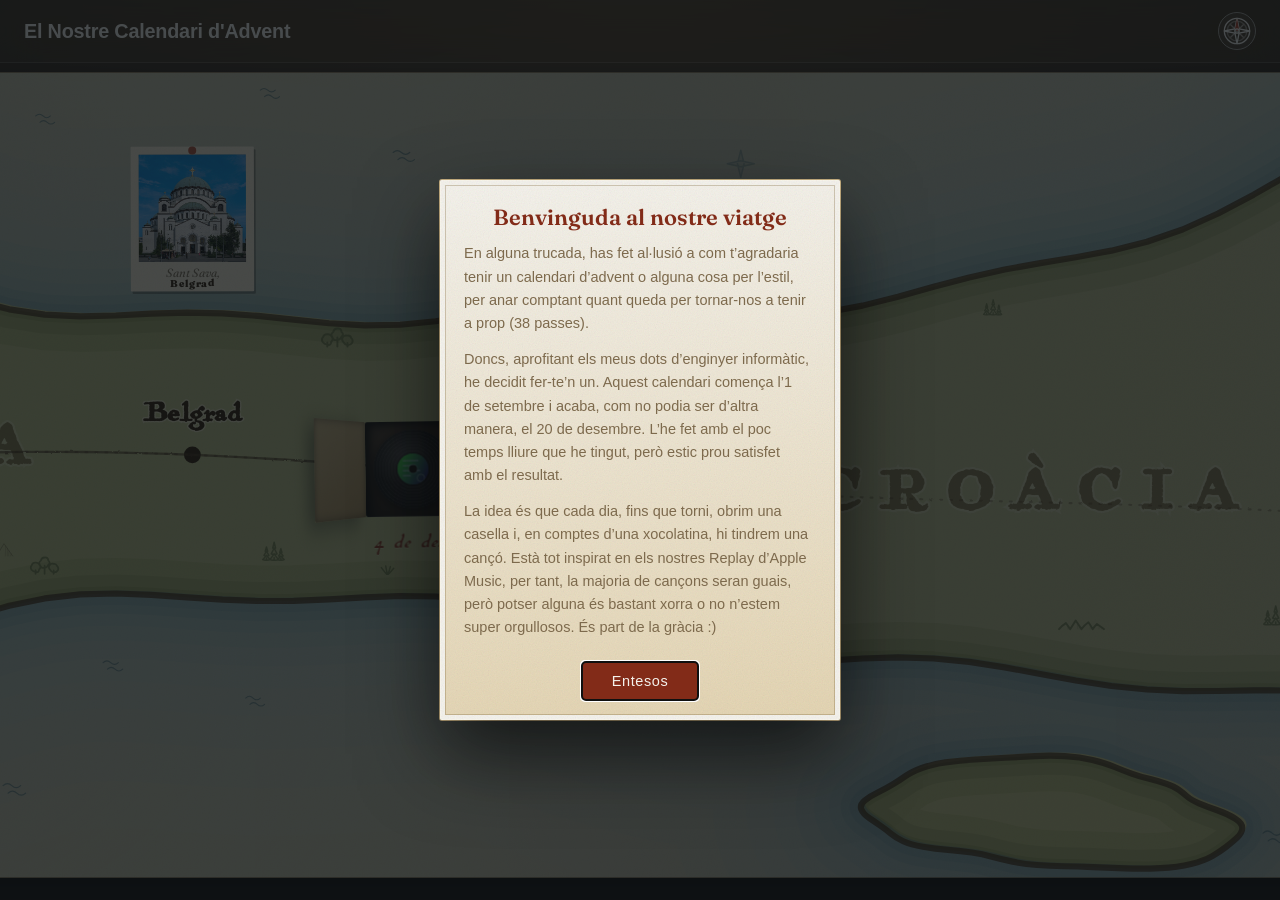
==== commit e5006fca: "Start on 1 Sep, add the letter, and size the welcome The run is 1 Sep – 20 Dec 2026, 111 doors; play" ====
--- a/index.html
+++ b/index.html
@@ -69,14 +69,37 @@
   <div class="intro__panel" role="dialog" aria-modal="true"
        aria-labelledby="introTitle">
     <h2 class="intro__title" id="introTitle">Benvinguda al nostre viatge</h2>
-    <p class="intro__text">
-      Aquest calendari recorre el camí de Bali fins a Barcelona, un dia
-      cada dia. Cada matí s'obre una porta nova amb una cançó de les
-      nostres, i el mapa avança una mica més cap a casa. Només pots obrir
-      la porta d'avui: les que vindran es queden tancades fins que arribi
-      el seu dia, i les que ja has obert hi són sempre que les vulguis
-      tornar a escoltar. Toca les fotos del mapa per veure on som.
-    </p>
+
+    <div class="intro__body">
+    <div class="intro__text">
+      <p>
+        En alguna trucada, has fet al·lusió a com t’agradaria tenir un
+        calendari d’advent o alguna cosa per l’estil, per anar comptant
+        quant queda per tornar-nos a tenir a prop (38 passes).
+      </p>
+      <p>
+        Doncs, aprofitant els meus dots d’enginyer informàtic, he decidit
+        fer-te’n un. Aquest calendari comença l’1 de setembre i acaba, com
+        no podia ser d’altra manera, el 20 de desembre. L’he fet amb el poc
+        temps lliure que he tingut, però estic prou satisfet amb el
+        resultat.
+      </p>
+      <p>
+        La idea és que cada dia, fins que torni, obrim una casella i, en
+        comptes d’una xocolatina, hi tindrem una cançó. Està tot inspirat
+        en els nostres Replay d’Apple Music, per tant, la majoria de
+        cançons seran guais, però potser alguna és bastant xorra o no
+        n’estem super orgullosos. És part de la gràcia :)
+      </p>
+      <p>
+        Bueno, espero que et faci il·lusió aquest calendari i que ens ajudi
+        a fer l’espera una mica més suportable.
+      </p>
+    </div>
+
+    <p class="intro__sign">T’estimo,<br><span>Nil</span></p>
+    </div>
+
     <button class="btn intro__ok" id="introOk">Entesos</button>
   </div>
 </div>
--- a/css/calendar.css
+++ b/css/calendar.css
@@ -1475,10 +1475,12 @@
 
 .intro__panel {
   position: relative;
-  width: min(92vw, 460px);
-  max-height: 88vh;
-  overflow: auto;
-  padding: 34px 32px 30px;
+  display: flex;
+  flex-direction: column;
+  width: min(88vw, 400px);
+  max-height: 60vh;              /* never more than 60% of the screen */
+  overflow: hidden;              /* the letter inside does the scrolling */
+  padding: 24px 24px 20px;
   text-align: center;
   color: var(--ink);
   border-radius: 2px;
@@ -1513,28 +1515,60 @@
 
 .intro__title {
   position: relative;
-  margin: 0 0 16px;
+  flex: 0 0 auto;
+  margin: 0 0 12px;
   font-family: var(--font-display);
-  font-size: 27px;
+  font-size: 22px;
   font-weight: 600;
   line-height: 1.2;
   color: var(--red-deep);
 }
 
+.intro__body {
+  position: relative;
+  flex: 1 1 auto;
+  min-height: 0;                 /* or a flex child refuses to shrink */
+  overflow-y: auto;
+  margin-bottom: 16px;
+  padding-right: 4px;
+}
+
 .intro__text {
   position: relative;
-  margin: 0 0 26px;
+  margin: 0 0 18px;
   font-family: var(--font-ui);
-  font-size: 15px;
-  line-height: 1.62;
+  font-size: 14.5px;
+  line-height: 1.6;
   color: var(--ink-soft);
   text-align: left;
 }
 
+.intro__text p { margin: 0 0 13px; }
+.intro__text p:last-child { margin-bottom: 0; }
+
+/* the sign-off, in the hand the dates on the map are written in */
+.intro__sign {
+  position: relative;
+  margin: 0;
+  text-align: left;
+  font-family: var(--font-ui);
+  font-size: 14.5px;
+  line-height: 1.5;
+  color: var(--ink-soft);
+}
+
+.intro__sign span {
+  font-family: var(--font-map-hand);
+  font-size: 23px;
+  color: var(--red-deep);
+}
+
 .intro__ok {
   position: relative;
-  padding: 13px 34px;
-  font-size: 15px;
+  flex: 0 0 auto;
+  align-self: center;
+  padding: 11px 30px;
+  font-size: 14.5px;
   letter-spacing: .04em;
   color: var(--paper);
   background: var(--red-deep);
@@ -1547,6 +1581,11 @@
 .intro__ok:hover { background: #6d2313; transform: translateY(-1px); }
 .intro__ok:active { transform: none; }
 
-body.is-vertical .intro__panel { padding: 30px 24px 26px; }
-body.is-vertical .intro__title { font-size: 24px; }
-body.is-vertical .intro__text { font-size: 14.5px; }
+/* it takes focus on open so the keyboard lands somewhere sensible —
+   don't paint a ring for that, only for an actual tab */
+.intro__ok:focus:not(:focus-visible) { outline: none; }
+
+body.is-vertical .intro__panel { padding: 18px 16px 14px; max-height: 60vh; }
+body.is-vertical .intro__title { font-size: 20px; }
+body.is-vertical .intro__text,
+body.is-vertical .intro__sign { font-size: 14px; }
